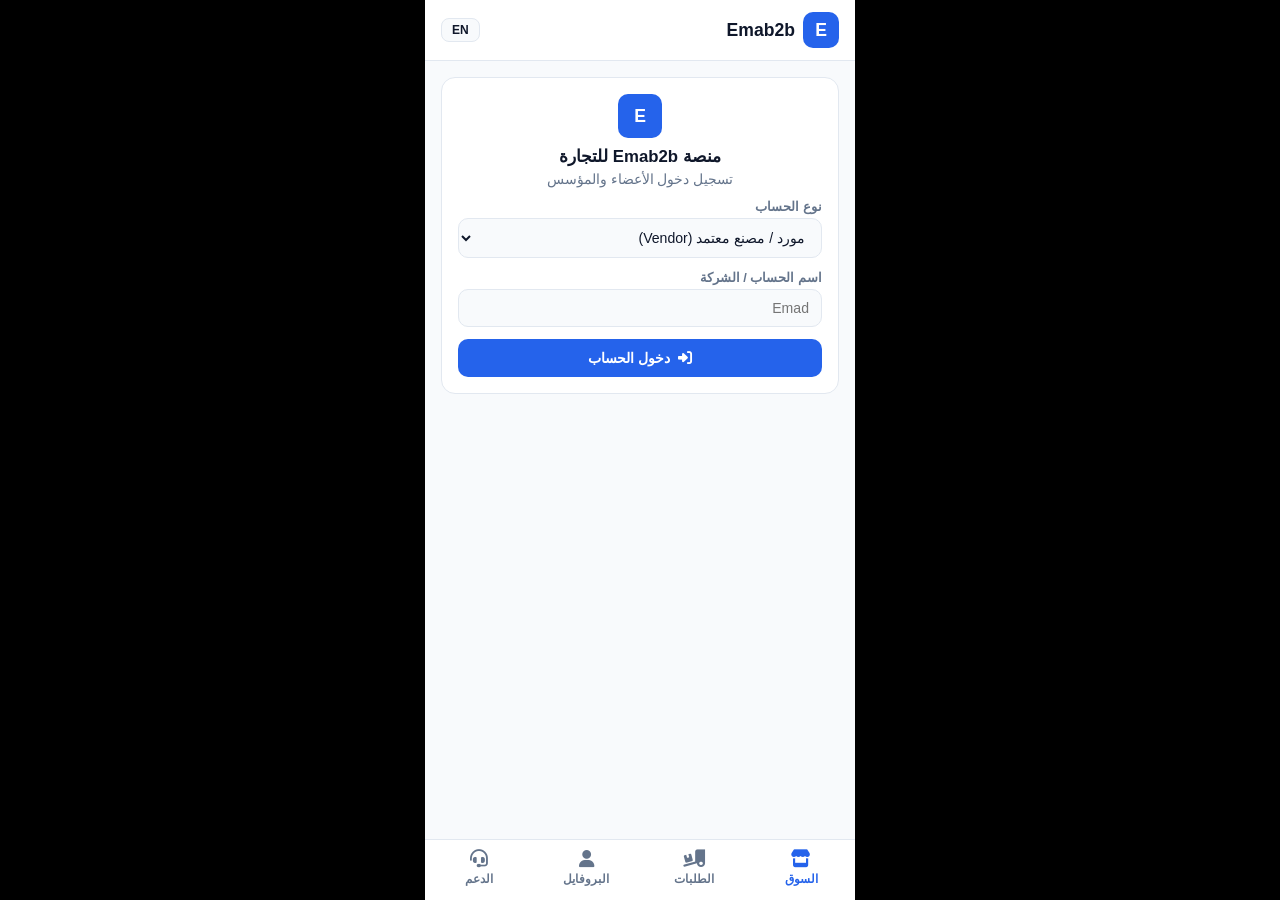
==== index.html @ 1a8f1da0 "Add files via upload" ====
<!DOCTYPE html>
<html lang="ar" dir="rtl">
<head>
    <meta charset="UTF-8">
    <meta name="viewport" content="width=device-width, initial-scale=1.0">
    <title>Emab2b Platform - Advanced B2B Ecosystem</title>
    <!-- FontAwesome Icons -->
    <link rel="stylesheet" href="https://cdnjs.cloudflare.com/ajax/libs/font-awesome/6.4.0/css/all.min.css">
    
    <style>
        :root {
            --primary: #0f172a;
            --brand: #2563eb;
            --brand-hover: #1d4ed8;
            --bg: #f8fafc;
            --surface: #ffffff;
            --text-main: #0f172a;
            --text-sub: #64748b;
            --border: #e2e8f0;
            --radius: 14px;
        }

        body.theme-dark {
            --bg: #0f172a;
            --surface: #1e293b;
            --text-main: #f8fafc;
            --text-sub: #94a3b8;
            --border: #334155;
        }

        body.theme-emerald { --brand: #059669; --brand-hover: #047857; }
        body.theme-amber { --brand: #d97706; --brand-hover: #b45309; }

        * {
            box-sizing: border-box;
            margin: 0;
            padding: 0;
            font-family: -apple-system, BlinkMacSystemFont, "Segoe UI", Roboto, sans-serif;
            -webkit-tap-highlight-color: transparent;
            transition: background-color 0.2s, color 0.2s;
        }

        body {
            background: #000;
            display: flex;
            justify-content: center;
            align-items: center;
            min-height: 100vh;
        }

        .app-shell {
            width: 100%;
            max-width: 430px;
            height: 100vh;
            max-height: 932px;
            background: var(--bg);
            color: var(--text-main);
            display: flex;
            flex-direction: column;
            position: relative;
            overflow: hidden;
            box-shadow: 0 25px 50px -12px rgba(0, 0, 0, 0.5);
        }

        header {
            background: var(--surface);
            padding: 12px 16px;
            display: flex;
            align-items: center;
            justify-content: space-between;
            border-bottom: 1px solid var(--border);
            position: sticky;
            top: 0;
            z-index: 50;
        }

        .logo-area { display: flex; align-items: center; gap: 8px; }

        .logo-box {
            width: 36px;
            height: 36px;
            background: var(--brand);
            color: white;
            border-radius: 10px;
            display: flex;
            align-items: center;
            justify-content: center;
            font-weight: 800;
            font-size: 1.1rem;
        }

        .brand-name { font-size: 1.1rem; font-weight: 700; color: var(--text-main); }

        .header-actions { display: flex; gap: 8px; align-items: center; }

        .lang-btn {
            background: var(--bg);
            border: 1px solid var(--border);
            color: var(--text-main);
            padding: 4px 10px;
            border-radius: 8px;
            font-size: 0.75rem;
            font-weight: bold;
            cursor: pointer;
        }

        main { flex: 1; overflow-y: auto; position: relative; }

        .page { display: none; padding: 16px; animation: fadeIn 0.2s ease-in-out; }
        .page.active { display: block; }

        @keyframes fadeIn {
            from { opacity: 0; transform: translateY(4px); }
            to { opacity: 1; transform: translateY(0); }
        }

        .card {
            background: var(--surface);
            border-radius: var(--radius);
            padding: 16px;
            margin-bottom: 12px;
            border: 1px solid var(--border);
        }

        .section-title { font-size: 1.05rem; font-weight: 700; margin-bottom: 4px; color: var(--text-main); }
        .section-desc { font-size: 0.85rem; color: var(--text-sub); margin-bottom: 12px; }

        .btn {
            width: 100%;
            padding: 11px 16px;
            border-radius: 10px;
            border: none;
            background: var(--brand);
            color: white;
            font-weight: 600;
            font-size: 0.9rem;
            cursor: pointer;
            display: flex;
            align-items: center;
            justify-content: center;
            gap: 8px;
        }

        .btn:active { opacity: 0.85; }
        .btn-outline { background: transparent; border: 1.5px solid var(--border); color: var(--text-main); }
        .btn-danger { background: #dc2626; color: white; }
        .btn-warning { background: #d97706; color: white; }
        .btn-success { background: #16a34a; color: white; }
        .btn-sm { padding: 6px 12px; font-size: 0.8rem; width: auto; }

        .input-group { margin-bottom: 12px; text-align: right; }
        html[dir="ltr"] .input-group { text-align: left; }

        .input-group label { display: block; font-size: 0.8rem; font-weight: 600; color: var(--text-sub); margin-bottom: 4px; }

        .input-field, select.input-field, textarea.input-field {
            width: 100%;
            padding: 10px 12px;
            border: 1px solid var(--border);
            border-radius: 10px;
            outline: none;
            font-size: 0.88rem;
            background: var(--bg);
            color: var(--text-main);
        }

        .tabs {
            display: flex;
            background: var(--bg);
            border: 1px solid var(--border);
            border-radius: 10px;
            padding: 3px;
            margin-bottom: 12px;
            overflow-x: auto;
        }

        .tab-btn {
            flex: 1;
            padding: 8px 10px;
            border: none;
            background: transparent;
            font-size: 0.78rem;
            font-weight: 600;
            color: var(--text-sub);
            border-radius: 8px;
            cursor: pointer;
            white-space: nowrap;
        }

        .tab-btn.active {
            background: var(--surface);
            color: var(--brand);
            box-shadow: 0 2px 4px rgba(0,0,0,0.05);
        }

        /* رفع الصور والهيدر */
        .profile-header-card { padding: 0; overflow: hidden; position: relative; }

        .cover-photo-container {
            width: 100%;
            height: 120px;
            background: linear-gradient(135deg, var(--brand), #1e293b);
            background-size: cover;
            background-position: center;
            position: relative;
        }

        .avatar-container {
            width: 80px;
            height: 80px;
            border-radius: 50%;
            border: 4px solid var(--surface);
            position: absolute;
            bottom: -38px;
            right: 20px;
            background: #cbd5e1;
            background-size: cover;
            background-position: center;
            display: flex;
            align-items: center;
            justify-content: center;
            color: #475569;
            font-size: 1.8rem;
        }

        html[dir="ltr"] .avatar-container { right: auto; left: 20px; }

        /* أزرار رفع الصور */
        .upload-icon-btn {
            position: absolute;
            background: rgba(15, 23, 42, 0.75);
            color: white;
            border-radius: 50%;
            width: 30px;
            height: 30px;
            display: flex;
            align-items: center;
            justify-content: center;
            cursor: pointer;
            font-size: 0.8rem;
            border: 1px solid rgba(255, 255, 255, 0.3);
        }

        .upload-icon-btn:hover { background: var(--brand); }
        .cover-upload-btn { top: 10px; left: 10px; }
        html[dir="ltr"] .cover-upload-btn { left: auto; right: 10px; }
        .avatar-upload-btn { bottom: 0; right: 0; }

        .profile-body { padding: 45px 16px 16px 16px; }

        .stats-row { display: flex; gap: 8px; margin-top: 12px; }

        .stat-box {
            flex: 1;
            background: var(--bg);
            border: 1px solid var(--border);
            border-radius: 10px;
            padding: 8px;
            text-align: center;
        }

        .stat-val { font-size: 1.1rem; font-weight: 800; color: var(--brand); }
        .stat-lbl { font-size: 0.7rem; color: var(--text-sub); }

        /* المنشورات والوسائط */
        .post-card, .ticket-card, .order-card {
            background: var(--surface);
            border: 1px solid var(--border);
            border-radius: var(--radius);
            padding: 12px;
            margin-bottom: 10px;
        }

        .post-header, .ticket-header { display: flex; align-items: center; justify-content: space-between; margin-bottom: 8px; }
        .post-author { font-weight: 700; font-size: 0.88rem; }
        .post-date { font-size: 0.72rem; color: var(--text-sub); }

        .media-preview-box {
            margin-top: 8px;
            border-radius: 8px;
            overflow: hidden;
            max-height: 220px;
            background: #000;
            display: flex;
            align-items: center;
            justify-content: center;
        }

        .media-preview-box img, .media-preview-box video {
            width: 100%;
            max-height: 220px;
            object-fit: contain;
        }

        .upload-btn-wrapper {
            position: relative;
            overflow: hidden;
            display: inline-block;
        }

        .upload-btn-wrapper input[type=file] {
            font-size: 100px;
            position: absolute;
            left: 0;
            top: 0;
            opacity: 0;
            cursor: pointer;
        }

        /* الأقسام والشريط الأفقي */
        .categories-scroll {
            display: flex;
            gap: 8px;
            overflow-x: auto;
            padding-bottom: 8px;
            margin-bottom: 12px;
        }

        .cat-chip, .filter-chip {
            white-space: nowrap;
            padding: 6px 14px;
            background: var(--surface);
            border: 1px solid var(--border);
            border-radius: 20px;
            font-size: 0.78rem;
            font-weight: 600;
            color: var(--text-sub);
            cursor: pointer;
        }

        .cat-chip.active, .filter-chip.active { background: var(--brand); color: white; border-color: var(--brand); }

        /* شبكة المنتجات */
        .grid { display: grid; grid-template-columns: repeat(2, 1fr); gap: 12px; }

        .product-card {
            background: var(--surface);
            border-radius: var(--radius);
            padding: 10px;
            border: 1px solid var(--border);
            display: flex;
            flex-direction: column;
            justify-content: space-between;
        }

        .product-img {
            width: 100%;
            height: 100px;
            background: var(--bg);
            border-radius: 8px;
            display: flex;
            align-items: center;
            justify-content: center;
            color: var(--brand);
            font-size: 1.8rem;
            margin-bottom: 8px;
            overflow: hidden;
        }

        .product-img img, .product-img video {
            width: 100%;
            height: 100%;
            object-fit: cover;
        }

        .badge { padding: 4px 8px; border-radius: 6px; font-size: 0.72rem; font-weight: 700; }
        .badge-open { background: #dbeafe; color: #1e40af; }
        .badge-closed { background: #dcfce7; color: #166534; }

        /* Modal النافذة المنبثقة */
        .modal {
            display: none;
            position: absolute;
            top: 0; left: 0; width: 100%; height: 100%;
            background: rgba(0,0,0,0.6);
            z-index: 200;
            align-items: center;
            justify-content: center;
            padding: 16px;
        }

        .modal.active { display: flex; }

        .modal-content {
            background: var(--surface);
            border-radius: var(--radius);
            padding: 16px;
            width: 100%;
            max-width: 360px;
        }

        /* Toast الإشعارات */
        #toast {
            visibility: hidden;
            min-width: 220px;
            background-color: var(--primary);
            color: #fff;
            text-align: center;
            border-radius: 10px;
            padding: 10px 14px;
            position: absolute;
            z-index: 100;
            bottom: 70px;
            left: 50%;
            transform: translateX(-50%);
            font-size: 0.82rem;
            box-shadow: 0 4px 12px rgba(0,0,0,0.15);
        }

        #toast.show {
            visibility: visible;
            animation: fadein 0.3s, fadeout 0.3s 2.7s;
        }

        @keyframes fadein { from { bottom: 50px; opacity: 0; } to { bottom: 70px; opacity: 1; } }
        @keyframes fadeout { from { bottom: 70px; opacity: 1; } to { bottom: 50px; opacity: 0; } }

        nav {
            background: var(--surface);
            border-top: 1px solid var(--border);
            display: flex;
            justify-content: space-around;
            padding: 10px 0 14px 0;
            position: sticky;
            bottom: 0;
            z-index: 50;
        }

        .nav-item {
            background: none;
            border: none;
            display: flex;
            flex-direction: column;
            align-items: center;
            gap: 4px;
            color: var(--text-sub);
            font-size: 0.72rem;
            font-weight: 600;
            cursor: pointer;
            width: 25%;
        }

        .nav-item i { font-size: 1.1rem; }
        .nav-item.active { color: var(--brand); }
    </style>
</head>
<body>

    <div class="app-shell">
        <header>
            <div class="logo-area">
                <div class="logo-box">E</div>
                <span class="brand-name">Emab2b</span>
            </div>
            <div class="header-actions">
                <button class="lang-btn" onclick="toggleLanguage()" id="langToggleBtn">EN</button>
            </div>
        </header>

        <main>
            <!-- 1. تسجيل الدخول -->
            <section id="authPage" class="page active">
                <div class="card" style="text-align: center;">
                    <div class="logo-box" style="margin: 0 auto 8px auto; width: 44px; height: 44px;">E</div>
                    <h2 class="section-title" id="txtAuthTitle">منصة Emab2b للتجارة</h2>
                    <p class="section-desc" id="txtAuthSub">تسجيل دخول الأعضاء والمؤسس</p>

                    <div class="input-group">
                        <label id="lblRole">نوع الحساب</label>
                        <select id="authRole" class="input-field">
                            <option value="vendor">مورد / مصنع معتمد (Vendor)</option>
                            <option value="buyer">مشتري / شركة مستوردة (Buyer)</option>
                            <option value="founder">المؤسس / مدير المنصة (Founder)</option>
                        </select>
                    </div>

                    <div class="input-group">
                        <label id="lblName">اسم الحساب / الشركة</label>
                        <input type="text" id="usernameInput" class="input-field" placeholder="Emad">
                    </div>

                    <button class="btn" onclick="handleLogin()">
                        <i class="fa-solid fa-right-to-bracket"></i> <span id="btnLogin">دخول الحساب</span>
                    </button>
                </div>
            </section>

            <!-- 2. السوق العام -->
            <section id="homePage" class="page">
                <div style="margin-bottom:8px;">
                    <h2 class="section-title" id="txtMarketTitle">سوق الجملة والتصدير</h2>
                    <p class="section-desc" id="txtMarketSub">استعراض العروض والشحنات المتاحة B2B</p>
                </div>

                <div class="input-group">
                    <input type="text" id="searchInput" class="input-field" placeholder="بحث عن شحنة أو منتج..." oninput="filterProducts()">
                </div>

                <div class="categories-scroll" id="horizontalCatScroll"></div>
                <div class="grid" id="productsGrid"></div>
            </section>

            <!-- 3. البروفايل الشامل للبائع والتحكم المتقدم -->
            <section id="profilePage" class="page">
                <div class="card profile-header-card">
                    <!-- الغلاف مع زر الرفع -->
                    <div class="cover-photo-container" id="coverPhotoBox">
                        <label for="coverFileInput" class="upload-icon-btn cover-upload-btn" title="تغيير صورة الغلاف">
                            <i class="fa-solid fa-camera"></i>
                        </label>
                        <input type="file" id="coverFileInput" accept="image/*" style="display: none;" onchange="previewProfileMedia(this, 'coverPhotoBox', true)">

                        <!-- الصورة الشخصية مع زر الرفع -->
                        <div class="avatar-container" id="avatarPhotoBox">
                            <i class="fa-solid fa-building" id="avatarDefaultIcon"></i>
                            <label for="avatarFileInput" class="upload-icon-btn avatar-upload-btn" title="تغيير الصورة الشخصية">
                                <i class="fa-solid fa-camera"></i>
                            </label>
                            <input type="file" id="avatarFileInput" accept="image/*" style="display: none;" onchange="previewProfileMedia(this, 'avatarPhotoBox', false)">
                        </div>
                    </div>

                    <div class="profile-body">
                        <h2 id="profileName" class="section-title" style="margin:0; font-size:1.1rem;">Emad</h2>
                        <p id="profileRole" class="section-desc" style="margin-top:2px;">مورد / مصنع معتمد <i class="fa-solid fa-circle-check" style="color:var(--brand);"></i></p>

                        <div class="stats-row">
                            <div class="stat-box">
                                <div class="stat-val" id="statProductsCount">0</div>
                                <div class="stat-lbl" id="lblStatProds">معروضاتي</div>
                            </div>
                            <div class="stat-box">
                                <div class="stat-val" id="statPostsCount">0</div>
                                <div class="stat-lbl" id="lblStatPosts">التحديثات</div>
                            </div>
                        </div>
                    </div>
                </div>

                <!-- تبويبات البروفايل مقسمة -->
                <div class="tabs">
                    <button class="tab-btn active" id="tabBtnPosts" onclick="switchProfileTab('posts', this)">الصفحة والنشر</button>
                    <button class="tab-btn" id="tabBtnProducts" onclick="switchProfileTab('products', this)">إدارة معروضي</button>
                    <button class="tab-btn" id="tabBtnCategories" onclick="switchProfileTab('categories', this)">الأقسام التجارية</button>
                    <button class="tab-btn" id="tabBtnSettings" onclick="switchProfileTab('settings', this)">الإعدادات</button>
                </div>

                <!-- قسم 1: منشورات البائع المتقدمة مع صور وفيديو وتحكم كامل -->
                <div id="profileTabPosts">
                    <div class="card">
                        <h3 class="section-title" style="font-size:0.9rem;"><i class="fa-solid fa-pen-to-square"></i> منشور جديد</h3>
                        <div class="input-group" style="margin-top:8px;">
                            <textarea id="postTextInput" class="input-field" rows="2" placeholder="اكتب تحديثاً تجارياً..."></textarea>
                        </div>
                        
                        <!-- رفع صورة أو فيديو للمنشور -->
                        <div style="display:flex; gap:8px; margin-bottom:10px; align-items:center;">
                            <div class="upload-btn-wrapper">
                                <button class="btn btn-outline btn-sm"><i class="fa-solid fa-image"></i> إرفاق صورة/فيديو</button>
                                <input type="file" id="postMediaInput" accept="image/*,video/*" onchange="previewPostMedia(event)">
                            </div>
                            <span id="postMediaName" style="font-size:0.72rem; color:var(--text-sub);"></span>
                        </div>
                        <div id="postMediaPreview" style="display:none;" class="media-preview-box"></div>

                        <button class="btn btn-sm" style="margin-top:8px;" onclick="createNewPost()"><i class="fa-solid fa-paper-plane"></i> نشر التحديث</button>
                    </div>

                    <h3 class="section-title" style="font-size:0.9rem; margin:10px 0 6px 0;">تحديثات البروفايل</h3>
                    <div id="profilePostsContainer"></div>
                </div>

                <!-- قسم 2: إدارة معرض المنتجات (إضافة وإرفاق وسائط وتعديل وحذف) -->
                <div id="profileTabProducts" style="display:none;">
                    <div class="card">
                        <h3 class="section-title" style="font-size:0.9rem;"><i class="fa-solid fa-plus-circle"></i> إضافة شحنة/منتج جديد</h3>
                        <div class="input-group">
                            <label>عنوان الشحنة أو المنتج</label>
                            <input type="text" id="pTitle" class="input-field" placeholder="فحم مضغوط عالي الجودة">
                        </div>
                        <div class="input-group">
                            <label>السعر والوحدة</label>
                            <input type="text" id="pPrice" class="input-field" placeholder="180$ / طن">
                        </div>
                        <div class="input-group">
                            <label>القطاع التجاري</label>
                            <select id="pCat" class="input-field"></select>
                        </div>

                        <!-- رفع media للمنتج -->
                        <div class="input-group">
                            <label>صورة أو فيديو للمنتج</label>
                            <div class="upload-btn-wrapper">
                                <button class="btn btn-outline btn-sm"><i class="fa-solid fa-camera"></i> اختيار ملف المعاينة</button>
                                <input type="file" id="productMediaInput" accept="image/*,video/*" onchange="previewProductMedia(event)">
                            </div>
                            <span id="productMediaName" style="font-size:0.72rem; color:var(--text-sub); display:block; margin-top:4px;"></span>
                        </div>

                        <button class="btn" onclick="addNewProduct()"><i class="fa-solid fa-check"></i> إضافة لمعرض البيع</button>
                    </div>

                    <h3 class="section-title" style="font-size:0.9rem; margin: 10px 0 6px 0;">منتجاتك المتاحة في المعرض</h3>
                    <div class="grid" id="sellerProductsGrid"></div>
                </div>

                <!-- قسم 3: إدارة الأقسام الخاصة بالبائع -->
                <div id="profileTabCategories" style="display:none;">
                    <div class="card">
                        <h3 class="section-title" style="font-size:0.9rem;"><i class="fa-solid fa-layer-group"></i> الأقسام التجارية المتاحة</h3>
                        <p class="section-desc">يمكنك تنظيم وتصنيف كافة معروضاتك وفق قطاعات المنصة.</p>
                        <div id="vendorCategoriesList" style="display:flex; flex-direction:column; gap:6px;"></div>
                    </div>
                </div>

                <!-- قسم 4: الإعدادات والمظهر -->
                <div id="profileTabSettings" style="display:none;">
                    <div class="card">
                        <h3 class="section-title" style="font-size:0.9rem;">المظهر والنمط</h3>
                        <div style="display:flex; gap:10px; margin-top:10px;">
                            <div style="width:30px; height:30px; border-radius:50%; background:#2563eb; cursor:pointer;" onclick="setThemeColor('blue')"></div>
                            <div style="width:30px; height:30px; border-radius:50%; background:#059669; cursor:pointer;" onclick="setThemeColor('emerald')"></div>
                            <div style="width:30px; height:30px; border-radius:50%; background:#d97706; cursor:pointer;" onclick="setThemeColor('amber')"></div>
                        </div>
                        <button class="btn btn-outline" style="margin-top:12px;" onclick="toggleDarkMode()">
                            <i class="fa-solid fa-moon"></i> الوضع الداكن / الفاتح
                        </button>
                    </div>

                    <button class="btn btn-danger" onclick="logout()"><i class="fa-solid fa-right-from-bracket"></i> تسجيل الخروج</button>
                </div>
            </section>

            <!-- 4. الطلبات وتتبع الشحنات -->
            <section id="ordersPage" class="page">
                <div style="margin-bottom:12px;">
                    <h2 class="section-title"><i class="fa-solid fa-truck-fast" style="color:var(--brand);"></i> إدارة الطلبات والشحنات</h2>
                    <p class="section-desc">متابعة السلة، خيارات الدفع، وتتبع الشحنات</p>
                </div>

                <div class="tabs">
                    <button class="tab-btn active" onclick="switchOrderTab('cart', this)">السلة للشراء</button>
                    <button class="tab-btn" onclick="switchOrderTab('tracking', this)">تتبع الشحنات Active</button>
                </div>

                <div id="orderCartTab">
                    <div id="cartItemsList"></div>

                    <div class="card" id="cartSummaryCard" style="display:none;">
                        <div class="input-group">
                            <label><i class="fa-solid fa-credit-card"></i> طريقة الدفع المختارة</label>
                            <select id="paymentMethod" class="input-field">
                                <option value="bank">تحويل بنكي مباشر (Bank Transfer)</option>
                                <option value="card">بطاقة ائتمان / فيزا (Credit Card)</option>
                                <option value="letter">اعتماد مستندي (Letter of Credit - LC)</option>
                                <option value="cod">دفع عند التعاقد/الاستلام (COD)</option>
                            </select>
                        </div>
                        <button class="btn btn-success" onclick="checkoutOrders()"><i class="fa-solid fa-paper-plane"></i> تأكيد ودفع الشحنات</button>
                    </div>
                </div>

                <div id="orderTrackingTab" style="display:none;">
                    <div id="activeShipmentsList"></div>
                </div>
            </section>

            <!-- 5. الدعم الفني ولوحة تحكم المؤسس الشاملة -->
            <section id="supportPage" class="page">
                <div style="margin-bottom:12px;">
                    <h2 class="section-title"><i class="fa-solid fa-headset" style="color:var(--brand);"></i> مركز الدعم والتحكم</h2>
                    <p class="section-desc">التواصل المباشر ولوحة إدارة المؤسس</p>
                </div>

                <div class="tabs">
                    <button class="tab-btn active" onclick="switchSupportTab('user', this)">التذاكر والطلبات</button>
                    <button class="tab-btn" id="founderTabBtn" style="display:none; background:#fef3c7; color:#92400e;" onclick="switchSupportTab('founder', this)">
                        <i class="fa-solid fa-shield-halved"></i> لوحة المؤسس (Founder)
                    </button>
                </div>

                <div id="supportUserTab">
                    <div class="card">
                        <h3 class="section-title" style="font-size:0.9rem;">إرسال طلب جديد للمؤسس</h3>
                        <div class="input-group">
                            <label>موضوع الرسالة</label>
                            <input type="text" id="ticketSubject" class="input-field" placeholder="استفسار حول التوثيق">
                        </div>
                        <div class="input-group">
                            <label>التفاصيل</label>
                            <textarea id="ticketMessage" class="input-field" rows="3" placeholder="اكتب الاستفسار هنا..."></textarea>
                        </div>
                        <button class="btn" onclick="submitSupportTicket()"><i class="fa-solid fa-paper-plane"></i> إرسال للدعم</button>
                    </div>

                    <h3 class="section-title" style="font-size:0.9rem; margin:10px 0 6px 0;">تذاكريك الحالية</h3>
                    <div id="userTicketsList"></div>
                </div>

                <!-- لوحة تحكم المؤسس الشاملة -->
                <div id="supportFounderTab" style="display:none;">
                    <!-- 1. لوحة تحكم المؤسس للأقسام والصفحات -->
                    <div class="card" style="border: 2px dashed var(--brand); background: rgba(37, 99, 235, 0.04);">
                        <h3 class="section-title" style="font-size:0.95rem; color:var(--brand);"><i class="fa-solid fa-sliders"></i> التحكم في هيكل المنصة</h3>
                        
                        <!-- إضافة قسم جديد -->
                        <div class="input-group" style="margin-top:10px;">
                            <label>إضافة قسم تجاري جديد للمنصة:</label>
                            <div style="display:flex; gap:6px;">
                                <input type="text" id="founderNewCatInput" class="input-field" placeholder="مثال: قطع غيار ومعدات">
                                <button class="btn btn-sm" style="width:auto; white-space:nowrap;" onclick="founderAddCategory()">إضافة</button>
                            </div>
                        </div>

                        <!-- إضافة صفحة جديدة -->
                        <div class="input-group">
                            <label>إنشاء صفحة جديدة بالمنصة:</label>
                            <div style="display:flex; gap:6px;">
                                <input type="text" id="founderNewPageInput" class="input-field" placeholder="عنوان الصفحة...">
                                <button class="btn btn-sm btn-warning" style="width:auto; white-space:nowrap;" onclick="founderAddPage()">إنشاء</button>
                            </div>
                        </div>

                        <div style="margin-top:8px;">
                            <label style="font-size:0.75rem; font-weight:bold; color:var(--text-sub);">الصفحات الديناميكية المفتوحة:</label>
                            <div id="founderDynamicPagesList" style="display:flex; gap:4px; flex-wrap:wrap; margin-top:4px;"></div>
                        </div>
                    </div>

                    <!-- 2. كرت النسخ الاحتياطي لقاعدة البيانات -->
                    <div class="card" style="border: 1px solid var(--brand);">
                        <h3 class="section-title" style="font-size:0.9rem; color:var(--brand);"><i class="fa-solid fa-database"></i> النسخ الاحتياطي لقاعدة البيانات</h3>
                        <p class="section-desc">تصدير كافة بيانات المنصة (المنتجات، التحديثات، الشحنات) كملف JSON.</p>
                        <button class="btn btn-success" onclick="exportDatabaseBackup()">
                            <i class="fa-solid fa-download"></i> تنزيل نسخة احتياطية (JSON)
                        </button>
                    </div>

                    <!-- 3. تذاكر وطلبات الأعضاء -->
                    <div class="card">
                        <h3 class="section-title" style="font-size:0.9rem;"><i class="fa-solid fa-user-shield"></i> تذاكر الدعم والطلبات</h3>
                        <div style="display:flex; gap:6px; margin-top:8px;" id="founderFilters">
                            <span class="filter-chip active" onclick="filterFounderTickets('all', this)">الكل</span>
                            <span class="filter-chip" onclick="filterFounderTickets('open', this)">جديدة</span>
                            <span class="filter-chip" onclick="filterFounderTickets('closed', this)">مغلقة</span>
                        </div>
                    </div>

                    <div id="allFounderTicketsList"></div>
                </div>
            </section>
        </main>

        <!-- Modal تعديل منشور -->
        <div class="modal" id="editPostModal">
            <div class="modal-content">
                <h3 class="section-title" style="font-size:0.95rem; margin-bottom:10px;">تعديل المنشور</h3>
                <input type="hidden" id="editPostId">
                <div class="input-group">
                    <label>نص المنشور</label>
                    <textarea id="editPostText" class="input-field" rows="3"></textarea>
                </div>
                <div style="display:flex; gap:8px;">
                    <button class="btn" onclick="savePostEdit()">حفظ التعديل</button>
                    <button class="btn btn-outline" onclick="closeEditPostModal()">إلغاء</button>
                </div>
            </div>
        </div>

        <!-- Modal تعديل منتج -->
        <div class="modal" id="editProductModal">
            <div class="modal-content">
                <h3 class="section-title" style="font-size:0.95rem; margin-bottom:10px;">تعديل تفاصيل المنتج</h3>
                <input type="hidden" id="editPId">
                <div class="input-group">
                    <label>عنوان المنتج</label>
                    <input type="text" id="editPTitle" class="input-field">
                </div>
                <div class="input-group">
                    <label>السعر</label>
                    <input type="text" id="editPPrice" class="input-field">
                </div>
                <div class="input-group">
                    <label>القطاع</label>
                    <select id="editPCat" class="input-field"></select>
                </div>
                <div style="display:flex; gap:8px;">
                    <button class="btn" onclick="saveProductEdit()">حفظ</button>
                    <button class="btn btn-outline" onclick="closeEditModal()">إلغاء</button>
                </div>
            </div>
        </div>

        <div id="toast">تم الإجراء بنجاح!</div>

        <nav id="bottomNav">
            <button class="nav-item active" id="navHome" onclick="navigateTo('homePage')">
                <i class="fa-solid fa-store"></i>
                <span id="navTxtHome">السوق</span>
            </button>
            <button class="nav-item" id="navOrders" onclick="navigateTo('ordersPage')">
                <i class="fa-solid fa-truck-ramp-box"></i>
                <span id="navTxtOrders">الطلبات</span>
            </button>
            <button class="nav-item" id="navProfile" onclick="navigateTo('profilePage')">
                <i class="fa-solid fa-user"></i>
                <span id="navTxtProfile">البروفايل</span>
            </button>
            <button class="nav-item" id="navSupport" onclick="navigateTo('supportPage')">
                <i class="fa-solid fa-headset"></i>
                <span id="navTxtSupport">الدعم</span>
            </button>
        </nav>
    </div>

    <script>
        let currentLang = 'ar';
        let activeFilter = 'all';
        let currentCatFilter = 'الكل';

        let availableCategories = JSON.parse(localStorage.getItem('b2b_categories')) || ['أخشاب وفحم', 'ملابس وأنسجة', 'منتجات زراعية', 'معدات وقطع غيار', 'قطع ديكور وأثاث'];
        let customPages = JSON.parse(localStorage.getItem('b2b_custom_pages')) || ['الرئيسية', 'الشروط والأحكام'];

        let currentUser = {
            name: 'Emad',
            role: 'vendor'
        };

        let tempPostMedia = null;
        let tempProductMedia = null;

        let postsList = [
            { id: 1, author: 'Emad', date: 'منذ ساعتين', text: 'تم بدء تلقي طلبات شحنات الفحم والتصدير للموسم الجديد.', media: null }
        ];

        let productsData = [
            { id: 1, title: 'طرد خامات نسيج قطن', cat: 'ملابس وأنسجة', price: '450$ / طن', icon: 'fa-shirt', owner: 'شركة النسيج', media: null },
            { id: 2, title: 'فحم مضغوط للتصدير', cat: 'أخشاب وفحم', price: '180$ / طن', icon: 'fa-tree', owner: 'Emad', media: null },
            { id: 3, title: 'شحنة برتقال صيفي', cat: 'منتجات زراعية', price: '300$ / طن', icon: 'fa-apple-whole', owner: 'Emad', media: null }
        ];

        let cartData = [];

        let shipmentsData = [
            { 
                id: 'TRK-9082', 
                buyer: 'شركة الخليج للاستيراد', 
                seller: 'Emad', 
                item: 'فحم مضغوط للتصدير', 
                price: '180$ / طن', 
                payment: 'تحويل بنكي مباشر',
                statusStep: 2
            }
        ];

        let ticketsData = [
            { id: 101, sender: 'شركة الخشب العربية', subject: 'طلب توثيق حساب بائع', message: 'نريد توثيق السجل التجاري.', status: 'open', reply: '' }
        ];

        window.onload = function() {
            loadSavedUser();
            populateCategoryDropdowns();
            renderCategories();
            renderProducts();
            renderPosts();
            renderSellerProducts();
            renderVendorCategoriesList();
            renderCart();
            renderShipments();
            renderUserTickets();
            renderFounderTickets();
            renderFounderPagesList();
        };

        function showToast(msg) {
            const t = document.getElementById("toast");
            t.innerText = msg;
            t.className = "show";
            setTimeout(function(){ t.className = t.className.replace("show", ""); }, 3000);
        }

        function loadSavedUser() {
            const saved = localStorage.getItem('emab2b_active_user');
            if (saved) currentUser = JSON.parse(saved);
            updateUserUI();
        }

        function updateUserUI() {
            document.getElementById('profileName').innerText = currentUser.name;
            document.getElementById('profileRole').innerText = currentUser.role === 'founder' ? 'المؤسس / مدير النظام' : (currentUser.role === 'vendor' ? 'مورد / مصنع معتمد' : 'مشتري / شركة مستوردة');
            document.getElementById('founderTabBtn').style.display = currentUser.role === 'founder' ? 'inline-block' : 'none';
            updateStats();
        }

        function updateStats() {
            const myProds = productsData.filter(p => p.owner === currentUser.name);
            const myPosts = postsList.filter(p => p.author === currentUser.name);
            document.getElementById('statProductsCount').innerText = myProds.length;
            document.getElementById('statPostsCount').innerText = myPosts.length;
        }

        /* معاينة رفع صور الغلاف والبروفايل المباشرة */
        function previewProfileMedia(input, targetId, isCover) {
            if (input.files && input.files[0]) {
                const reader = new FileReader();
                reader.onload = function(e) {
                    const target = document.getElementById(targetId);
                    target.style.backgroundImage = `url('${e.target.result}')`;
                    if (!isCover) {
                        const icon = document.getElementById('avatarDefaultIcon');
                        if (icon) icon.style.display = 'none';
                    }
                    showToast(isCover ? 'تم تغيير صورة الغلاف' : 'تم تغيير الصورة الشخصية');
                };
                reader.readAsDataURL(input.files[0]);
            }
        }

        function populateCategoryDropdowns() {
            const pCatSelect = document.getElementById('pCat');
            const editPCatSelect = document.getElementById('editPCat');
            pCatSelect.innerHTML = '';
            editPCatSelect.innerHTML = '';

            availableCategories.forEach(c => {
                pCatSelect.innerHTML += `<option value="${c}">${c}</option>`;
                editPCatSelect.innerHTML += `<option value="${c}">${c}</option>`;
            });
        }

        function handleLogin() {
            let name = document.getElementById('usernameInput').value.trim() || 'Emad';
            let role = document.getElementById('authRole').value;

            currentUser = { name: name, role: role };
            localStorage.setItem('emab2b_active_user', JSON.stringify(currentUser));
            updateUserUI();
            renderSellerProducts();
            renderPosts();
            renderShipments();
            navigateTo('homePage');
            showToast('تم تسجيل الدخول بنجاح');
        }

        function toggleLanguage() {
            currentLang = currentLang === 'ar' ? 'en' : 'ar';
            document.documentElement.dir = currentLang === 'ar' ? 'rtl' : 'ltr';
            document.documentElement.lang = currentLang;
            document.getElementById('langToggleBtn').innerText = currentLang === 'ar' ? 'EN' : 'عربي';

            if (currentLang === 'en') {
                document.getElementById('txtMarketTitle').innerText = 'B2B Wholesale Market';
                document.getElementById('txtMarketSub').innerText = 'Explore export shipments & offers';
                document.getElementById('navTxtHome').innerText = 'Market';
                document.getElementById('navTxtOrders').innerText = 'Orders';
                document.getElementById('navTxtProfile').innerText = 'Profile';
                document.getElementById('navTxtSupport').innerText = 'Support';
                document.getElementById('tabBtnPosts').innerText = 'Posts';
                document.getElementById('tabBtnProducts').innerText = 'Manage Store';
                document.getElementById('tabBtnCategories').innerText = 'Categories';
                document.getElementById('tabBtnSettings').innerText = 'Settings';
                document.getElementById('lblStatProds').innerText = 'Products';
                document.getElementById('lblStatPosts').innerText = 'Updates';
            } else {
                document.getElementById('txtMarketTitle').innerText = 'سوق الجملة والتصدير';
                document.getElementById('txtMarketSub').innerText = 'استعراض العروض والشحنات المتاحة B2B';
                document.getElementById('navTxtHome').innerText = 'السوق';
                document.getElementById('navTxtOrders').innerText = 'الطلبات';
                document.getElementById('navTxtProfile').innerText = 'البروفايل';
                document.getElementById('navTxtSupport').innerText = 'الدعم';
                document.getElementById('tabBtnPosts').innerText = 'الصفحة والنشر';
                document.getElementById('tabBtnProducts').innerText = 'إدارة معروضي';
                document.getElementById('tabBtnCategories').innerText = 'الأقسام التجارية';
                document.getElementById('tabBtnSettings').innerText = 'الإعدادات';
                document.getElementById('lblStatProds').innerText = 'معروضاتي';
                document.getElementById('lblStatPosts').innerText = 'التحديثات';
            }
        }

        function switchProfileTab(tab, btn) {
            document.querySelectorAll('#profilePage .tab-btn').forEach(b => b.classList.remove('active'));
            btn.classList.add('active');

            document.getElementById('profileTabPosts').style.display = tab === 'posts' ? 'block' : 'none';
            document.getElementById('profileTabProducts').style.display = tab === 'products' ? 'block' : 'none';
            document.getElementById('profileTabCategories').style.display = tab === 'categories' ? 'block' : 'none';
            document.getElementById('profileTabSettings').style.display = tab === 'settings' ? 'block' : 'none';
        }

        function switchOrderTab(tab, btn) {
            document.querySelectorAll('#ordersPage .tab-btn').forEach(b => b.classList.remove('active'));
            btn.classList.add('active');

            document.getElementById('orderCartTab').style.display = tab === 'cart' ? 'block' : 'none';
            document.getElementById('orderTrackingTab').style.display = tab === 'tracking' ? 'block' : 'none';
        }

        function switchSupportTab(tab, btn) {
            document.querySelectorAll('#supportPage .tab-btn').forEach(b => b.classList.remove('active'));
            btn.classList.add('active');

            document.getElementById('supportUserTab').style.display = tab === 'user' ? 'block' : 'none';
            document.getElementById('supportFounderTab').style.display = tab === 'founder' ? 'block' : 'none';
        }

        /* التحكم الإداري الخاص بالمؤسس: إضافة أقسام وصفحات */
        function founderAddCategory() {
            const input = document.getElementById('founderNewCatInput');
            const catName = input.value.trim();
            if (catName) {
                if (!availableCategories.includes(catName)) {
                    availableCategories.push(catName);
                    localStorage.setItem('b2b_categories', JSON.stringify(availableCategories));
                    populateCategoryDropdowns();
                    renderCategories();
                    renderVendorCategoriesList();
                    input.value = '';
                    showToast('تمت إضافة القسم الجديد بنجاح');
                } else {
                    showToast('القسم موجود بالفعل');
                }
            }
        }

        function founderAddPage() {
            const input = document.getElementById('founderNewPageInput');
            const pageTitle = input.value.trim();
            if (pageTitle) {
                customPages.push(pageTitle);
                localStorage.setItem('b2b_custom_pages', JSON.stringify(customPages));
                input.value = '';
                renderFounderPagesList();
                showToast(`تم إنشاء صفحة "${pageTitle}" بنجاح`);
            }
        }

        function renderFounderPagesList() {
            const container = document.getElementById('founderDynamicPagesList');
            if (!container) return;
            container.innerHTML = customPages.map(p => `
                <span style="background:var(--surface); border:1px solid var(--border); padding:3px 8px; border-radius:6px; font-size:0.7rem;">
                    📄 ${p}
                </span>
            `).join('');
        }

        /* معاينة وإرفاق وسائط المنشور */
        function previewPostMedia(e) {
            const file = e.target.files[0];
            if (!file) return;

            const reader = new FileReader();
            reader.onload = function(evt) {
                const isVideo = file.type.startsWith('video/');
                tempPostMedia = { url: evt.target.result, type: isVideo ? 'video' : 'image' };
                
                document.getElementById('postMediaName').innerText = file.name;
                const prev = document.getElementById('postMediaPreview');
                prev.style.display = 'flex';
                prev.innerHTML = isVideo ? `<video src="${evt.target.result}" controls></video>` : `<img src="${evt.target.result}" />`;
            };
            reader.readAsDataURL(file);
        }

        function createNewPost() {
            const text = document.getElementById('postTextInput').value.trim();
            if (!text && !tempPostMedia) return;

            postsList.unshift({
                id: Date.now(),
                author: currentUser.name,
                date: 'الآن',
                text: text,
                media: tempPostMedia
            });

            tempPostMedia = null;
            document.getElementById('postTextInput').value = '';
            document.getElementById('postMediaInput').value = '';
            document.getElementById('postMediaName').innerText = '';
            document.getElementById('postMediaPreview').style.display = 'none';

            renderPosts();
            updateStats();
            showToast('تم نشر التحديث بنجاح');
        }

        function renderPosts() {
            const container = document.getElementById('profilePostsContainer');
            container.innerHTML = '';

            postsList.forEach(p => {
                let isOwner = p.author === currentUser.name || currentUser.role === 'founder';
                let mediaHtml = '';

                if (p.media) {
                    if (p.media.type === 'video') {
                        mediaHtml = `<div class="media-preview-box"><video src="${p.media.url}" controls></video></div>`;
                    } else {
                        mediaHtml = `<div class="media-preview-box"><img src="${p.media.url}" /></div>`;
                    }
                }

                container.innerHTML += `
                    <div class="post-card">
                        <div class="post-header">
                            <span class="post-author">${p.author}</span>
                            <span class="post-date">${p.date}</span>
                        </div>
                        <div style="font-size:0.85rem;">${p.text}</div>
                        ${mediaHtml}
                        ${isOwner ? `
                            <div style="display:flex; gap:6px; margin-top:8px; border-top:1px solid var(--border); padding-top:6px;">
                                <button class="btn btn-warning btn-sm" onclick="openEditPostModal(${p.id})"><i class="fa-solid fa-pen"></i> تعديل</button>
                                <button class="btn btn-danger btn-sm" onclick="deletePost(${p.id})"><i class="fa-solid fa-trash"></i> حذف</button>
                            </div>
                        ` : ''}
                    </div>
                `;
            });
        }

        function openEditPostModal(id) {
            const post = postsList.find(p => p.id === id);
            if (!post) return;
            document.getElementById('editPostId').value = post.id;
            document.getElementById('editPostText').value = post.text;
            document.getElementById('editPostModal').classList.add('active');
        }

        function closeEditPostModal() {
            document.getElementById('editPostModal').classList.remove('active');
        }

        function savePostEdit() {
            const id = parseInt(document.getElementById('editPostId').value);
            const post = postsList.find(p => p.id === id);
            if (post) {
                post.text = document.getElementById('editPostText').value.trim();
                renderPosts();
                closeEditPostModal();
                showToast('تم تعديل المنشور');
            }
        }

        function deletePost(id) {
            postsList = postsList.filter(p => p.id !== id);
            renderPosts();
            updateStats();
            showToast('تم حذف المنشور');
        }

        /* معاينة وإرفاق وسائط المنتجات */
        function previewProductMedia(e) {
            const file = e.target.files[0];
            if (!file) return;

            const reader = new FileReader();
            reader.onload = function(evt) {
                const isVideo = file.type.startsWith('video/');
                tempProductMedia = { url: evt.target.result, type: isVideo ? 'video' : 'image' };
                document.getElementById('productMediaName').innerText = file.name;
            };
            reader.readAsDataURL(file);
        }

        function addNewProduct() {
            const title = document.getElementById('pTitle').value.trim();
            const price = document.getElementById('pPrice').value.trim();
            const cat = document.getElementById('pCat').value;

            if (!title || !price) return;

            productsData.unshift({
                id: Date.now(),
                title: title,
                cat: cat,
                price: price,
                icon: getIconByCat(cat),
                owner: currentUser.name,
                media: tempProductMedia
            });

            tempProductMedia = null;
            document.getElementById('pTitle').value = '';
            document.getElementById('pPrice').value = '';
            document.getElementById('productMediaInput').value = '';
            document.getElementById('productMediaName').innerText = '';

            renderProducts();
            renderSellerProducts();
            updateStats();
            showToast('تم إضافة المنتج لمعرضك والسوق');
        }

        function getIconByCat(cat) {
            if (cat === 'أخشاب وفحم') return 'fa-tree';
            if (cat === 'ملابس وأنسجة') return 'fa-shirt';
            if (cat === 'منتجات زراعية') return 'fa-apple-whole';
            if (cat === 'معدات وقطع غيار') return 'fa-gears';
            return 'fa-box';
        }

        function renderSellerProducts() {
            const grid = document.getElementById('sellerProductsGrid');
            grid.innerHTML = '';
            const myProds = productsData.filter(p => p.owner === currentUser.name);

            if (myProds.length === 0) {
                grid.innerHTML = `<div style="grid-column:1/span 2; text-align:center; color:var(--text-sub); font-size:0.85rem; padding:12px;">لا توجد معروضات خاصة بك حالياً</div>`;
                return;
            }

            myProds.forEach(p => {
                let imgBoxHtml = `<i class="fa-solid ${p.icon}"></i>`;
                if (p.media) {
                    imgBoxHtml = p.media.type === 'video' ? `<video src="${p.media.url}"></video>` : `<img src="${p.media.url}" />`;
                }

                grid.innerHTML += `
                    <div class="product-card">
                        <div>
                            <div class="product-img">${imgBoxHtml}</div>
                            <div style="font-size:0.82rem; font-weight:700;">${p.title}</div>
                            <div style="color:var(--brand); font-weight:800; font-size:0.82rem; margin-top:2px;">${p.price}</div>
                            <div style="font-size:0.7rem; color:var(--text-sub);">${p.cat}</div>
                        </div>
                        <div style="display:flex; gap:4px; margin-top:8px;">
                            <button class="btn btn-warning btn-sm" style="flex:1;" onclick="openEditModal(${p.id})"><i class="fa-solid fa-pen"></i></button>
                            <button class="btn btn-danger btn-sm" style="flex:1;" onclick="deleteProduct(${p.id})"><i class="fa-solid fa-trash"></i></button>
                        </div>
                    </div>
                `;
            });
        }

        function renderVendorCategoriesList() {
            const container = document.getElementById('vendorCategoriesList');
            container.innerHTML = '';
            availableCategories.forEach(cat => {
                const count = productsData.filter(p => p.owner === currentUser.name && p.cat === cat).length;
                container.innerHTML += `
                    <div style="display:flex; justify-content:space-between; padding:8px 12px; background:var(--bg); border:1px solid var(--border); border-radius:8px; font-size:0.82rem;">
                        <span><i class="fa-solid ${getIconByCat(cat)}"></i> ${cat}</span>
                        <span style="font-weight:bold; color:var(--brand);">${count} منتجات</span>
                    </div>
                `;
            });
        }

        function openEditModal(id) {
            const prod = productsData.find(p => p.id === id);
            if (!prod) return;
            document.getElementById('editPId').value = prod.id;
            document.getElementById('editPTitle').value = prod.title;
            document.getElementById('editPPrice').value = prod.price;
            document.getElementById('editPCat').value = prod.cat;
            document.getElementById('editProductModal').classList.add('active');
        }

        function closeEditModal() {
            document.getElementById('editProductModal').classList.remove('active');
        }

        function saveProductEdit() {
            const id = parseInt(document.getElementById('editPId').value);
            const prod = productsData.find(p => p.id === id);
            if (prod) {
                prod.title = document.getElementById('editPTitle').value.trim();
                prod.price = document.getElementById('editPPrice').value.trim();
                prod.cat = document.getElementById('editPCat').value;
                prod.icon = getIconByCat(prod.cat);

                renderProducts();
                renderSellerProducts();
                renderVendorCategoriesList();
                closeEditModal();
                showToast('تم تعديل المنتج بنجاح');
            }
        }

        function deleteProduct(id) {
            productsData = productsData.filter(p => p.id !== id);
            renderProducts();
            renderSellerProducts();
            renderVendorCategoriesList();
            updateStats();
            showToast('تم حذف المنتج');
        }

        function renderCategories() {
            const scrollBox = document.getElementById('horizontalCatScroll');
            const cats = ['الكل', ...availableCategories];
            scrollBox.innerHTML = '';
            cats.forEach((c, idx) => {
                scrollBox.innerHTML += `<div class="cat-chip ${idx === 0 ? 'active' : ''}" onclick="filterCat('${c}', this)">${c}</div>`;
            });
        }

        function filterProducts() {
            renderProducts();
        }

        function renderProducts() {
            const grid = document.getElementById('productsGrid');
            grid.innerHTML = '';
            const query = document.getElementById('searchInput') ? document.getElementById('searchInput').value.toLowerCase().trim() : '';

            let filtered = currentCatFilter === 'الكل' ? productsData : productsData.filter(p => p.cat === currentCatFilter);

            if (query) {
                filtered = filtered.filter(p => p.title.toLowerCase().includes(query) || p.owner.toLowerCase().includes(query));
            }

            if (filtered.length === 0) {
                grid.innerHTML = `<div style="grid-column:1/span 2; text-align:center; color:var(--text-sub); padding:20px;">لا توجد منتجات مطابقة</div>`;
                return;
            }

            filtered.forEach(p => {
                let imgBoxHtml = `<i class="fa-solid ${p.icon}"></i>`;
                if (p.media) {
                    imgBoxHtml = p.media.type === 'video' ? `<video src="${p.media.url}"></video>` : `<img src="${p.media.url}" />`;
                }

                grid.innerHTML += `
                    <div class="product-card">
                        <div>
                            <div class="product-img">${imgBoxHtml}</div>
                            <div style="font-size:0.82rem; font-weight:700;">${p.title}</div>
                            <div style="color:var(--brand); font-weight:800; font-size:0.82rem;">${p.price}</div>
                            <div style="font-size:0.7rem; color:var(--text-sub); margin-top:2px;"><i class="fa-solid fa-store"></i> ${p.owner}</div>
                        </div>
                        <button class="btn btn-sm" style="margin-top:8px; width:100%;" onclick="addToCart(${p.id})">
                            <i class="fa-solid fa-cart-plus"></i> إضافة للطلبات
                        </button>
                    </div>
                `;
            });
        }

        function filterCat(catName, el) {
            currentCatFilter = catName;
            document.querySelectorAll('.cat-chip').forEach(c => c.classList.remove('active'));
            el.classList.add('active');
            renderProducts();
        }

        function addToCart(id) {
            const prod = productsData.find(p => p.id === id);
            if (!prod) return;

            if (!cartData.some(item => item.id === id)) {
                cartData.push(prod);
                renderCart();
                showToast('تمت إضافة المنتج لطلب الشراء');
            } else {
                showToast('المنتج موجود بالفعل في السلة');
            }
        }

        function renderCart() {
            const container = document.getElementById('cartItemsList');
            const summary = document.getElementById('cartSummaryCard');
            container.innerHTML = '';

            if (cartData.length === 0) {
                container.innerHTML = `<div class="card" style="text-align:center; color:var(--text-sub); font-size:0.85rem;">سلة الطلبات فارغة حالياً</div>`;
                summary.style.display = 'none';
                return;
            }

            cartData.forEach(item => {
                container.innerHTML += `
                    <div class="card" style="display:flex; justify-content:space-between; align-items:center;">
                        <div>
                            <strong>${item.title}</strong>
                            <div style="color:var(--brand); font-size:0.82rem; font-weight:bold;">${item.price}</div>
                            <div style="font-size:0.72rem; color:var(--text-sub);">البائع: ${item.owner}</div>
                        </div>
                        <button class="btn btn-danger btn-sm" onclick="removeFromCart(${item.id})"><i class="fa-solid fa-trash"></i></button>
                    </div>
                `;
            });

            summary.style.display = 'block';
        }

        function removeFromCart(id) {
            cartData = cartData.filter(i => i.id !== id);
            renderCart();
            showToast('تم إزالة المنتج من السلة');
        }

        function checkoutOrders() {
            const pMethodSelect = document.getElementById('paymentMethod');
            const pMethodText = pMethodSelect.options[pMethodSelect.selectedIndex].text;

            cartData.forEach(item => {
                shipmentsData.unshift({
                    id: 'TRK-' + Math.floor(1000 + Math.random() * 9000),
                    buyer: currentUser.name,
                    seller: item.owner,
                    item: item.title,
                    price: item.price,
                    payment: pMethodText,
                    statusStep: 1
                });
            });

            showToast('تم تأكيد طلبك وإنشاء تتبع للشحنات');
            cartData = [];
            renderCart();
            renderShipments();
        }

        function renderShipments() {
            const container = document.getElementById('activeShipmentsList');
            container.innerHTML = '';

            const myShipments = shipmentsData.filter(s => s.buyer === currentUser.name || s.seller === currentUser.name || currentUser.role === 'founder');

            if (myShipments.length === 0) {
                container.innerHTML = `<div class="card" style="text-align:center; color:var(--text-sub); font-size:0.85rem;">لا توجد شحنات جارية حالياً</div>`;
                return;
            }

            myShipments.forEach(s => {
                let isSeller = s.seller === currentUser.name || currentUser.role === 'founder';

                container.innerHTML += `
                    <div class="order-card">
                        <div style="display:flex; justify-content:space-between; align-items:center; margin-bottom:6px;">
                            <span style="font-weight:bold; font-size:0.85rem; color:var(--brand);">${s.id}</span>
                            <span class="badge badge-open">${s.payment}</span>
                        </div>
                        <div style="font-size:0.88rem; font-weight:700;">${s.item}</div>
                        <div style="font-size:0.75rem; color:var(--text-sub); margin-top:2px;">
                            <span>المشتري: <strong>${s.buyer}</strong></span> | <span>البائع: <strong>${s.seller}</strong></span>
                        </div>

                        <div class="tracking-stepper" style="display:flex; justify-content:space-between; margin:14px 0 8px 0; text-align:center; font-size:0.68rem;">
                            <div style="color:${s.statusStep >= 1 ? 'var(--brand)' : 'var(--text-sub)'}">1. تم الطلب</div>
                            <div style="color:${s.statusStep >= 2 ? 'var(--brand)' : 'var(--text-sub)'}">2. التجهيز</div>
                            <div style="color:${s.statusStep >= 3 ? 'var(--brand)' : 'var(--text-sub)'}">3. في الطريق</div>
                            <div style="color:${s.statusStep >= 4 ? 'var(--brand)' : 'var(--text-sub)'}">4. تم الاستلام</div>
                        </div>

                        ${isSeller ? `
                            <div style="display:flex; gap:6px; margin-top:10px; background:var(--bg); padding:6px; border-radius:8px; align-items:center;">
                                <span style="font-size:0.75rem; font-weight:bold;">تحديث الحالة:</span>
                                <select class="input-field" style="padding:4px; font-size:0.75rem; flex:1;" onchange="updateShipmentStatus('${s.id}', this.value)">
                                    <option value="1" ${s.statusStep === 1 ? 'selected' : ''}>1. تم الطلب</option>
                                    <option value="2" ${s.statusStep === 2 ? 'selected' : ''}>2. قيد التجهيز والشحن</option>
                                    <option value="3" ${s.statusStep === 3 ? 'selected' : ''}>3. الشحنة في الطريق</option>
                                    <option value="4" ${s.statusStep === 4 ? 'selected' : ''}>4. تم التسليم بنجاح</option>
                                </select>
                            </div>
                        ` : ''}
                    </div>
                `;
            });
        }

        function updateShipmentStatus(id, newStep) {
            const shipment = shipmentsData.find(s => s.id === id);
            if (shipment) {
                shipment.statusStep = parseInt(newStep);
                renderShipments();
                showToast('تم تحديث حالة الشحنة بنجاح');
            }
        }

        function submitSupportTicket() {
            const subject = document.getElementById('ticketSubject').value.trim();
            const message = document.getElementById('ticketMessage').value.trim();

            if (!subject || !message) return;

            ticketsData.unshift({
                id: Date.now(),
                sender: currentUser.name,
                subject: subject,
                message: message,
                status: 'open',
                reply: ''
            });

            document.getElementById('ticketSubject').value = '';
            document.getElementById('ticketMessage').value = '';

            renderUserTickets();
            renderFounderTickets();
            showToast('تم إرسال التذكرة للمؤسس');
        }

        function renderUserTickets() {
            const container = document.getElementById('userTicketsList');
            container.innerHTML = '';
            const myTickets = ticketsData.filter(t => t.sender === currentUser.name);

            if (myTickets.length === 0) {
                container.innerHTML = `<div style="text-align:center; color:var(--text-sub); font-size:0.82rem; padding:10px;">لا توجد تذاكر سابقة</div>`;
                return;
            }

            myTickets.forEach(t => {
                let badge = t.status === 'open' ? '<span class="badge badge-open">مفتوحة</span>' : '<span class="badge badge-closed">تم الحل</span>';
                container.innerHTML += `
                    <div class="ticket-card">
                        <div class="ticket-header">
                            <strong>${t.subject}</strong>
                            ${badge}
                        </div>
                        <div style="font-size:0.82rem;">${t.message}</div>
                        ${t.reply ? `<div style="background:var(--bg); padding:6px; border-radius:6px; margin-top:6px; font-size:0.78rem;"><strong>رد المؤسس:</strong> ${t.reply}</div>` : ''}
                    </div>
                `;
            });
        }

        function filterFounderTickets(status, el) {
            activeFilter = status;
            document.querySelectorAll('#founderFilters .filter-chip').forEach(c => c.classList.remove('active'));
            el.classList.add('active');
            renderFounderTickets();
        }

        function renderFounderTickets() {
            const container = document.getElementById('allFounderTicketsList');
            container.innerHTML = '';

            let list = activeFilter === 'all' ? ticketsData : ticketsData.filter(t => t.status === activeFilter);

            if (list.length === 0) {
                container.innerHTML = `<div style="text-align:center; color:var(--text-sub); font-size:0.82rem; padding:10px;">لا توجد تذاكر في هذا القسم</div>`;
                return;
            }

            list.forEach(t => {
                let badge = t.status === 'open' ? '<span class="badge badge-open">جديدة</span>' : '<span class="badge badge-closed">مغلقة</span>';
                container.innerHTML += `
                    <div class="ticket-card">
                        <div class="ticket-header">
                            <strong>${t.sender} - ${t.subject}</strong>
                            ${badge}
                        </div>
                        <div style="font-size:0.82rem; background:var(--bg); padding:6px; border-radius:6px;">${t.message}</div>
                        <input type="text" id="reply_${t.id}" class="input-field" value="${t.reply || ''}" placeholder="رد المؤسس المباشر..." style="margin-top:6px;">
                        <div style="display:flex; gap:6px; margin-top:6px;">
                            <button class="btn btn-sm btn-success" onclick="replyTicket(${t.id}, 'closed')">حفظ وإغلاق</button>
                            <button class="btn btn-sm btn-danger" onclick="deleteTicket(${t.id})">حذف</button>
                        </div>
                    </div>
                `;
            });
        }

        function replyTicket(id, status) {
            const replyInput = document.getElementById(`reply_${id}`);
            const replyVal = replyInput ? replyInput.value.trim() : '';
            const ticket = ticketsData.find(t => t.id === id);
            if (ticket) {
                ticket.status = status;
                ticket.reply = replyVal;
                renderUserTickets();
                renderFounderTickets();
                showToast('تم تحديث التذكرة والرد');
            }
        }

        function deleteTicket(id) {
            ticketsData = ticketsData.filter(t => t.id !== id);
            renderUserTickets();
            renderFounderTickets();
            showToast('تم الحذف');
        }

        /* تصدير قاعدة البيانات كنسخة احتياطية للمؤسس */
        function exportDatabaseBackup() {
            if (currentUser.role !== 'founder') {
                showToast('هذه الخاصية غير متاحة سوى للمؤسس');
                return;
            }

            const dbData = {
                exportDate: new Date().toISOString(),
                platform: "Emab2b Platform",
                founder: currentUser.name,
                categories: availableCategories,
                pages: customPages,
                products: productsData,
                posts: postsList,
                shipments: shipmentsData,
                tickets: ticketsData
            };

            const dataStr = "data:text/json;charset=utf-8," + encodeURIComponent(JSON.stringify(dbData, null, 2));
            const downloadAnchor = document.createElement('a');
            downloadAnchor.setAttribute("href", dataStr);
            downloadAnchor.setAttribute("download", `emab2b_backup_${Date.now()}.json`);
            document.body.appendChild(downloadAnchor);
            downloadAnchor.click();
            downloadAnchor.remove();

            showToast('تم تنزيل النسخة الاحتياطية بنجاح');
        }

        function navigateTo(pageId) {
            document.querySelectorAll('.page').forEach(p => p.classList.remove('active'));
            document.getElementById(pageId).classList.add('active');

            document.querySelectorAll('.nav-item').forEach(btn => btn.classList.remove('active'));
            if(pageId === 'homePage') document.getElementById('navHome').classList.add('active');
            if(pageId === 'ordersPage') document.getElementById('navOrders').classList.add('active');
            if(pageId === 'profilePage') document.getElementById('navProfile').classList.add('active');
            if(pageId === 'supportPage') document.getElementById('navSupport').classList.add('active');
        }

            function setThemeColor(color) {
      document.body.classList.remove('theme-emerald', 'theme-amber');
      if (color !== 'blue') {
        document.body.classList.add(`theme-${color}`);
      }
    }

    function toggleDarkMode() {
      document.body.classList.toggle('theme-dark');
    }

    function logout() {
      localStorage.removeItem('emab2b_active_user');
      navigateTo('authPage');
    }
    // التحقق من صلاحيات إضافة قسم (للمؤسس والمشرفين فقط)
function checkUserPermissions() {
  const activeUser = JSON.parse(localStorage.getItem('emab2b_active_user')) || {};
  const allowedRoles = ['founder', 'admin', 'moderator'];
  
  const addBtn = document.getElementById('addCategoryBtn');
  if (addBtn) {
    if (allowedRoles.includes(activeUser.role)) {
      addBtn.style.display = 'inline-flex';
    } else {
      addBtn.style.display = 'none';
    }
  }
}

// فتح وإغلاق نافذة إضافة قسم
function openAddCategoryModal() {
  document.getElementById('addCategoryModal').style.display = 'flex';
}

function closeAddCategoryModal() {
  document.getElementById('addCategoryModal').style.display = 'none';
  document.getElementById('newCategoryName').value = '';
  document.getElementById('newCategoryIcon').value = '';
}

// حفظ القسم الجديد
function saveNewCategory() {
  const name = document.getElementById('newCategoryName').value.trim();
  const icon = document.getElementById('newCategoryIcon').value.trim() || '📦';

  if (!name) {
    alert('يرجى إدخال اسم القسم');
    return;
  }

  let categories = JSON.parse(localStorage.getItem('emab2b_categories')) || [];
  categories.push({ id: Date.now(), name: name, icon: icon, count: 0 });
  localStorage.setItem('emab2b_categories', JSON.stringify(categories));
  
  closeAddCategoryModal();
  if (typeof renderCategories === 'function') {
    renderCategories();
  }
}

// تشغيل الفحص عند التحميل
document.addEventListener('DOMContentLoaded', checkUserPermissions);
  
  </script>
</body>
</html>
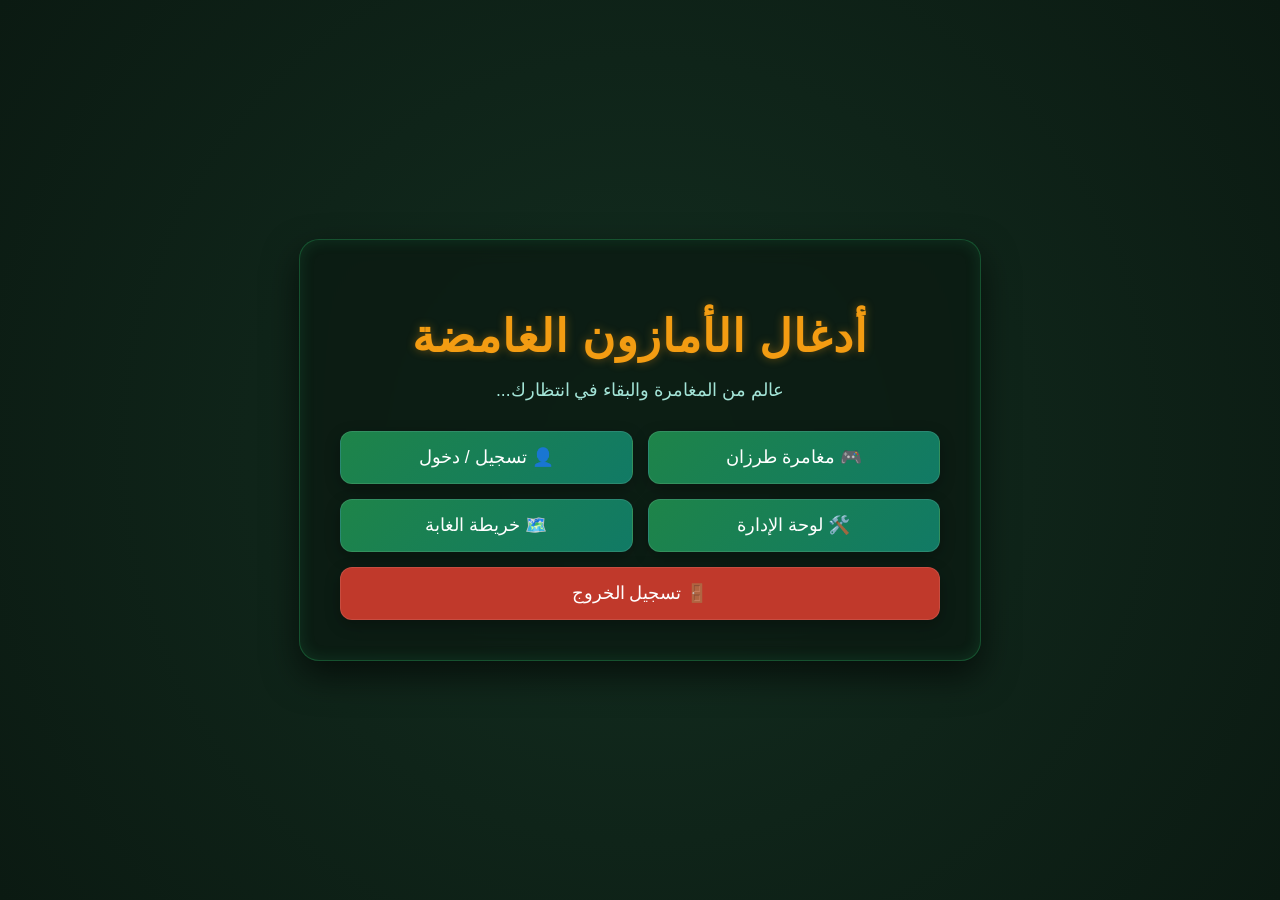
==== commit b56263d5: "Add files via upload" ====
--- a/index.html
+++ b/index.html
@@ -3,1684 +3,44 @@
 <head>
     <meta charset="UTF-8">
     <meta name="viewport" content="width=device-width, initial-scale=1.0">
-    <title>Emab2b Platform - Advanced B2B Ecosystem</title>
-    <!-- FontAwesome Icons -->
-    <link rel="stylesheet" href="https://cdnjs.cloudflare.com/ajax/libs/font-awesome/6.4.0/css/all.min.css">
-    
-    <style>
-        :root {
-            --primary: #0f172a;
-            --brand: #2563eb;
-            --brand-hover: #1d4ed8;
-            --bg: #f8fafc;
-            --surface: #ffffff;
-            --text-main: #0f172a;
-            --text-sub: #64748b;
-            --border: #e2e8f0;
-            --radius: 14px;
-        }
-
-        body.theme-dark {
-            --bg: #0f172a;
-            --surface: #1e293b;
-            --text-main: #f8fafc;
-            --text-sub: #94a3b8;
-            --border: #334155;
-        }
-
-        body.theme-emerald { --brand: #059669; --brand-hover: #047857; }
-        body.theme-amber { --brand: #d97706; --brand-hover: #b45309; }
-
-        * {
-            box-sizing: border-box;
-            margin: 0;
-            padding: 0;
-            font-family: -apple-system, BlinkMacSystemFont, "Segoe UI", Roboto, sans-serif;
-            -webkit-tap-highlight-color: transparent;
-            transition: background-color 0.2s, color 0.2s;
-        }
-
-        body {
-            background: #000;
-            display: flex;
-            justify-content: center;
-            align-items: center;
-            min-height: 100vh;
-        }
-
-        .app-shell {
-            width: 100%;
-            max-width: 430px;
-            height: 100vh;
-            max-height: 932px;
-            background: var(--bg);
-            color: var(--text-main);
-            display: flex;
-            flex-direction: column;
-            position: relative;
-            overflow: hidden;
-            box-shadow: 0 25px 50px -12px rgba(0, 0, 0, 0.5);
-        }
-
-        header {
-            background: var(--surface);
-            padding: 12px 16px;
-            display: flex;
-            align-items: center;
-            justify-content: space-between;
-            border-bottom: 1px solid var(--border);
-            position: sticky;
-            top: 0;
-            z-index: 50;
-        }
-
-        .logo-area { display: flex; align-items: center; gap: 8px; }
-
-        .logo-box {
-            width: 36px;
-            height: 36px;
-            background: var(--brand);
-            color: white;
-            border-radius: 10px;
-            display: flex;
-            align-items: center;
-            justify-content: center;
-            font-weight: 800;
-            font-size: 1.1rem;
-        }
-
-        .brand-name { font-size: 1.1rem; font-weight: 700; color: var(--text-main); }
-
-        .header-actions { display: flex; gap: 8px; align-items: center; }
-
-        .lang-btn {
-            background: var(--bg);
-            border: 1px solid var(--border);
-            color: var(--text-main);
-            padding: 4px 10px;
-            border-radius: 8px;
-            font-size: 0.75rem;
-            font-weight: bold;
-            cursor: pointer;
-        }
-
-        main { flex: 1; overflow-y: auto; position: relative; }
-
-        .page { display: none; padding: 16px; animation: fadeIn 0.2s ease-in-out; }
-        .page.active { display: block; }
-
-        @keyframes fadeIn {
-            from { opacity: 0; transform: translateY(4px); }
-            to { opacity: 1; transform: translateY(0); }
-        }
-
-        .card {
-            background: var(--surface);
-            border-radius: var(--radius);
-            padding: 16px;
-            margin-bottom: 12px;
-            border: 1px solid var(--border);
-        }
-
-        .section-title { font-size: 1.05rem; font-weight: 700; margin-bottom: 4px; color: var(--text-main); }
-        .section-desc { font-size: 0.85rem; color: var(--text-sub); margin-bottom: 12px; }
-
-        .btn {
-            width: 100%;
-            padding: 11px 16px;
-            border-radius: 10px;
-            border: none;
-            background: var(--brand);
-            color: white;
-            font-weight: 600;
-            font-size: 0.9rem;
-            cursor: pointer;
-            display: flex;
-            align-items: center;
-            justify-content: center;
-            gap: 8px;
-        }
-
-        .btn:active { opacity: 0.85; }
-        .btn-outline { background: transparent; border: 1.5px solid var(--border); color: var(--text-main); }
-        .btn-danger { background: #dc2626; color: white; }
-        .btn-warning { background: #d97706; color: white; }
-        .btn-success { background: #16a34a; color: white; }
-        .btn-sm { padding: 6px 12px; font-size: 0.8rem; width: auto; }
-
-        .input-group { margin-bottom: 12px; text-align: right; }
-        html[dir="ltr"] .input-group { text-align: left; }
-
-        .input-group label { display: block; font-size: 0.8rem; font-weight: 600; color: var(--text-sub); margin-bottom: 4px; }
-
-        .input-field, select.input-field, textarea.input-field {
-            width: 100%;
-            padding: 10px 12px;
-            border: 1px solid var(--border);
-            border-radius: 10px;
-            outline: none;
-            font-size: 0.88rem;
-            background: var(--bg);
-            color: var(--text-main);
-        }
-
-        .tabs {
-            display: flex;
-            background: var(--bg);
-            border: 1px solid var(--border);
-            border-radius: 10px;
-            padding: 3px;
-            margin-bottom: 12px;
-            overflow-x: auto;
-        }
-
-        .tab-btn {
-            flex: 1;
-            padding: 8px 10px;
-            border: none;
-            background: transparent;
-            font-size: 0.78rem;
-            font-weight: 600;
-            color: var(--text-sub);
-            border-radius: 8px;
-            cursor: pointer;
-            white-space: nowrap;
-        }
-
-        .tab-btn.active {
-            background: var(--surface);
-            color: var(--brand);
-            box-shadow: 0 2px 4px rgba(0,0,0,0.05);
-        }
-
-        /* رفع الصور والهيدر */
-        .profile-header-card { padding: 0; overflow: hidden; position: relative; }
-
-        .cover-photo-container {
-            width: 100%;
-            height: 120px;
-            background: linear-gradient(135deg, var(--brand), #1e293b);
-            background-size: cover;
-            background-position: center;
-            position: relative;
-        }
-
-        .avatar-container {
-            width: 80px;
-            height: 80px;
-            border-radius: 50%;
-            border: 4px solid var(--surface);
-            position: absolute;
-            bottom: -38px;
-            right: 20px;
-            background: #cbd5e1;
-            background-size: cover;
-            background-position: center;
-            display: flex;
-            align-items: center;
-            justify-content: center;
-            color: #475569;
-            font-size: 1.8rem;
-        }
-
-        html[dir="ltr"] .avatar-container { right: auto; left: 20px; }
-
-        /* أزرار رفع الصور */
-        .upload-icon-btn {
-            position: absolute;
-            background: rgba(15, 23, 42, 0.75);
-            color: white;
-            border-radius: 50%;
-            width: 30px;
-            height: 30px;
-            display: flex;
-            align-items: center;
-            justify-content: center;
-            cursor: pointer;
-            font-size: 0.8rem;
-            border: 1px solid rgba(255, 255, 255, 0.3);
-        }
-
-        .upload-icon-btn:hover { background: var(--brand); }
-        .cover-upload-btn { top: 10px; left: 10px; }
-        html[dir="ltr"] .cover-upload-btn { left: auto; right: 10px; }
-        .avatar-upload-btn { bottom: 0; right: 0; }
-
-        .profile-body { padding: 45px 16px 16px 16px; }
-
-        .stats-row { display: flex; gap: 8px; margin-top: 12px; }
-
-        .stat-box {
-            flex: 1;
-            background: var(--bg);
-            border: 1px solid var(--border);
-            border-radius: 10px;
-            padding: 8px;
-            text-align: center;
-        }
-
-        .stat-val { font-size: 1.1rem; font-weight: 800; color: var(--brand); }
-        .stat-lbl { font-size: 0.7rem; color: var(--text-sub); }
-
-        /* المنشورات والوسائط */
-        .post-card, .ticket-card, .order-card {
-            background: var(--surface);
-            border: 1px solid var(--border);
-            border-radius: var(--radius);
-            padding: 12px;
-            margin-bottom: 10px;
-        }
-
-        .post-header, .ticket-header { display: flex; align-items: center; justify-content: space-between; margin-bottom: 8px; }
-        .post-author { font-weight: 700; font-size: 0.88rem; }
-        .post-date { font-size: 0.72rem; color: var(--text-sub); }
-
-        .media-preview-box {
-            margin-top: 8px;
-            border-radius: 8px;
-            overflow: hidden;
-            max-height: 220px;
-            background: #000;
-            display: flex;
-            align-items: center;
-            justify-content: center;
-        }
-
-        .media-preview-box img, .media-preview-box video {
-            width: 100%;
-            max-height: 220px;
-            object-fit: contain;
-        }
-
-        .upload-btn-wrapper {
-            position: relative;
-            overflow: hidden;
-            display: inline-block;
-        }
-
-        .upload-btn-wrapper input[type=file] {
-            font-size: 100px;
-            position: absolute;
-            left: 0;
-            top: 0;
-            opacity: 0;
-            cursor: pointer;
-        }
-
-        /* الأقسام والشريط الأفقي */
-        .categories-scroll {
-            display: flex;
-            gap: 8px;
-            overflow-x: auto;
-            padding-bottom: 8px;
-            margin-bottom: 12px;
-        }
-
-        .cat-chip, .filter-chip {
-            white-space: nowrap;
-            padding: 6px 14px;
-            background: var(--surface);
-            border: 1px solid var(--border);
-            border-radius: 20px;
-            font-size: 0.78rem;
-            font-weight: 600;
-            color: var(--text-sub);
-            cursor: pointer;
-        }
-
-        .cat-chip.active, .filter-chip.active { background: var(--brand); color: white; border-color: var(--brand); }
-
-        /* شبكة المنتجات */
-        .grid { display: grid; grid-template-columns: repeat(2, 1fr); gap: 12px; }
-
-        .product-card {
-            background: var(--surface);
-            border-radius: var(--radius);
-            padding: 10px;
-            border: 1px solid var(--border);
-            display: flex;
-            flex-direction: column;
-            justify-content: space-between;
-        }
-
-        .product-img {
-            width: 100%;
-            height: 100px;
-            background: var(--bg);
-            border-radius: 8px;
-            display: flex;
-            align-items: center;
-            justify-content: center;
-            color: var(--brand);
-            font-size: 1.8rem;
-            margin-bottom: 8px;
-            overflow: hidden;
-        }
-
-        .product-img img, .product-img video {
-            width: 100%;
-            height: 100%;
-            object-fit: cover;
-        }
-
-        .badge { padding: 4px 8px; border-radius: 6px; font-size: 0.72rem; font-weight: 700; }
-        .badge-open { background: #dbeafe; color: #1e40af; }
-        .badge-closed { background: #dcfce7; color: #166534; }
-
-        /* Modal النافذة المنبثقة */
-        .modal {
-            display: none;
-            position: absolute;
-            top: 0; left: 0; width: 100%; height: 100%;
-            background: rgba(0,0,0,0.6);
-            z-index: 200;
-            align-items: center;
-            justify-content: center;
-            padding: 16px;
-        }
-
-        .modal.active { display: flex; }
-
-        .modal-content {
-            background: var(--surface);
-            border-radius: var(--radius);
-            padding: 16px;
-            width: 100%;
-            max-width: 360px;
-        }
-
-        /* Toast الإشعارات */
-        #toast {
-            visibility: hidden;
-            min-width: 220px;
-            background-color: var(--primary);
-            color: #fff;
-            text-align: center;
-            border-radius: 10px;
-            padding: 10px 14px;
-            position: absolute;
-            z-index: 100;
-            bottom: 70px;
-            left: 50%;
-            transform: translateX(-50%);
-            font-size: 0.82rem;
-            box-shadow: 0 4px 12px rgba(0,0,0,0.15);
-        }
-
-        #toast.show {
-            visibility: visible;
-            animation: fadein 0.3s, fadeout 0.3s 2.7s;
-        }
-
-        @keyframes fadein { from { bottom: 50px; opacity: 0; } to { bottom: 70px; opacity: 1; } }
-        @keyframes fadeout { from { bottom: 70px; opacity: 1; } to { bottom: 50px; opacity: 0; } }
-
-        nav {
-            background: var(--surface);
-            border-top: 1px solid var(--border);
-            display: flex;
-            justify-content: space-around;
-            padding: 10px 0 14px 0;
-            position: sticky;
-            bottom: 0;
-            z-index: 50;
-        }
-
-        .nav-item {
-            background: none;
-            border: none;
-            display: flex;
-            flex-direction: column;
-            align-items: center;
-            gap: 4px;
-            color: var(--text-sub);
-            font-size: 0.72rem;
-            font-weight: 600;
-            cursor: pointer;
-            width: 25%;
-        }
-
-        .nav-item i { font-size: 1.1rem; }
-        .nav-item.active { color: var(--brand); }
-    </style>
+    <title>أسرار غابات الأمازون - الواجهة الرئيسية</title>
+    <link rel="stylesheet" href="style.css">
 </head>
 <body>
 
-    <div class="app-shell">
+    <div class="main-container">
         <header>
-            <div class="logo-area">
-                <div class="logo-box">E</div>
-                <span class="brand-name">Emab2b</span>
-            </div>
-            <div class="header-actions">
-                <button class="lang-btn" onclick="toggleLanguage()" id="langToggleBtn">EN</button>
-            </div>
+            <h1>أدغال الأمازون الغامضة</h1>
+            <p id="welcome-msg">عالم من المغامرة والبقاء في انتظارك...</p>
         </header>
 
-        <main>
-            <!-- 1. تسجيل الدخول -->
-            <section id="authPage" class="page active">
-                <div class="card" style="text-align: center;">
-                    <div class="logo-box" style="margin: 0 auto 8px auto; width: 44px; height: 44px;">E</div>
-                    <h2 class="section-title" id="txtAuthTitle">منصة Emab2b للتجارة</h2>
-                    <p class="section-desc" id="txtAuthSub">تسجيل دخول الأعضاء والمؤسس</p>
-
-                    <div class="input-group">
-                        <label id="lblRole">نوع الحساب</label>
-                        <select id="authRole" class="input-field">
-                            <option value="vendor">مورد / مصنع معتمد (Vendor)</option>
-                            <option value="buyer">مشتري / شركة مستوردة (Buyer)</option>
-                            <option value="founder">المؤسس / مدير المنصة (Founder)</option>
-                        </select>
-                    </div>
-
-                    <div class="input-group">
-                        <label id="lblName">اسم الحساب / الشركة</label>
-                        <input type="text" id="usernameInput" class="input-field" placeholder="Emad">
-                    </div>
-
-                    <button class="btn" onclick="handleLogin()">
-                        <i class="fa-solid fa-right-to-bracket"></i> <span id="btnLogin">دخول الحساب</span>
-                    </button>
-                </div>
-            </section>
-
-            <!-- 2. السوق العام -->
-            <section id="homePage" class="page">
-                <div style="margin-bottom:8px;">
-                    <h2 class="section-title" id="txtMarketTitle">سوق الجملة والتصدير</h2>
-                    <p class="section-desc" id="txtMarketSub">استعراض العروض والشحنات المتاحة B2B</p>
-                </div>
-
-                <div class="input-group">
-                    <input type="text" id="searchInput" class="input-field" placeholder="بحث عن شحنة أو منتج..." oninput="filterProducts()">
-                </div>
-
-                <div class="categories-scroll" id="horizontalCatScroll"></div>
-                <div class="grid" id="productsGrid"></div>
-            </section>
-
-            <!-- 3. البروفايل الشامل للبائع والتحكم المتقدم -->
-            <section id="profilePage" class="page">
-                <div class="card profile-header-card">
-                    <!-- الغلاف مع زر الرفع -->
-                    <div class="cover-photo-container" id="coverPhotoBox">
-                        <label for="coverFileInput" class="upload-icon-btn cover-upload-btn" title="تغيير صورة الغلاف">
-                            <i class="fa-solid fa-camera"></i>
-                        </label>
-                        <input type="file" id="coverFileInput" accept="image/*" style="display: none;" onchange="previewProfileMedia(this, 'coverPhotoBox', true)">
-
-                        <!-- الصورة الشخصية مع زر الرفع -->
-                        <div class="avatar-container" id="avatarPhotoBox">
-                            <i class="fa-solid fa-building" id="avatarDefaultIcon"></i>
-                            <label for="avatarFileInput" class="upload-icon-btn avatar-upload-btn" title="تغيير الصورة الشخصية">
-                                <i class="fa-solid fa-camera"></i>
-                            </label>
-                            <input type="file" id="avatarFileInput" accept="image/*" style="display: none;" onchange="previewProfileMedia(this, 'avatarPhotoBox', false)">
-                        </div>
-                    </div>
-
-                    <div class="profile-body">
-                        <h2 id="profileName" class="section-title" style="margin:0; font-size:1.1rem;">Emad</h2>
-                        <p id="profileRole" class="section-desc" style="margin-top:2px;">مورد / مصنع معتمد <i class="fa-solid fa-circle-check" style="color:var(--brand);"></i></p>
-
-                        <div class="stats-row">
-                            <div class="stat-box">
-                                <div class="stat-val" id="statProductsCount">0</div>
-                                <div class="stat-lbl" id="lblStatProds">معروضاتي</div>
-                            </div>
-                            <div class="stat-box">
-                                <div class="stat-val" id="statPostsCount">0</div>
-                                <div class="stat-lbl" id="lblStatPosts">التحديثات</div>
-                            </div>
-                        </div>
-                    </div>
-                </div>
-
-                <!-- تبويبات البروفايل مقسمة -->
-                <div class="tabs">
-                    <button class="tab-btn active" id="tabBtnPosts" onclick="switchProfileTab('posts', this)">الصفحة والنشر</button>
-                    <button class="tab-btn" id="tabBtnProducts" onclick="switchProfileTab('products', this)">إدارة معروضي</button>
-                    <button class="tab-btn" id="tabBtnCategories" onclick="switchProfileTab('categories', this)">الأقسام التجارية</button>
-                    <button class="tab-btn" id="tabBtnSettings" onclick="switchProfileTab('settings', this)">الإعدادات</button>
-                </div>
-
-                <!-- قسم 1: منشورات البائع المتقدمة مع صور وفيديو وتحكم كامل -->
-                <div id="profileTabPosts">
-                    <div class="card">
-                        <h3 class="section-title" style="font-size:0.9rem;"><i class="fa-solid fa-pen-to-square"></i> منشور جديد</h3>
-                        <div class="input-group" style="margin-top:8px;">
-                            <textarea id="postTextInput" class="input-field" rows="2" placeholder="اكتب تحديثاً تجارياً..."></textarea>
-                        </div>
-                        
-                        <!-- رفع صورة أو فيديو للمنشور -->
-                        <div style="display:flex; gap:8px; margin-bottom:10px; align-items:center;">
-                            <div class="upload-btn-wrapper">
-                                <button class="btn btn-outline btn-sm"><i class="fa-solid fa-image"></i> إرفاق صورة/فيديو</button>
-                                <input type="file" id="postMediaInput" accept="image/*,video/*" onchange="previewPostMedia(event)">
-                            </div>
-                            <span id="postMediaName" style="font-size:0.72rem; color:var(--text-sub);"></span>
-                        </div>
-                        <div id="postMediaPreview" style="display:none;" class="media-preview-box"></div>
-
-                        <button class="btn btn-sm" style="margin-top:8px;" onclick="createNewPost()"><i class="fa-solid fa-paper-plane"></i> نشر التحديث</button>
-                    </div>
-
-                    <h3 class="section-title" style="font-size:0.9rem; margin:10px 0 6px 0;">تحديثات البروفايل</h3>
-                    <div id="profilePostsContainer"></div>
-                </div>
-
-                <!-- قسم 2: إدارة معرض المنتجات (إضافة وإرفاق وسائط وتعديل وحذف) -->
-                <div id="profileTabProducts" style="display:none;">
-                    <div class="card">
-                        <h3 class="section-title" style="font-size:0.9rem;"><i class="fa-solid fa-plus-circle"></i> إضافة شحنة/منتج جديد</h3>
-                        <div class="input-group">
-                            <label>عنوان الشحنة أو المنتج</label>
-                            <input type="text" id="pTitle" class="input-field" placeholder="فحم مضغوط عالي الجودة">
-                        </div>
-                        <div class="input-group">
-                            <label>السعر والوحدة</label>
-                            <input type="text" id="pPrice" class="input-field" placeholder="180$ / طن">
-                        </div>
-                        <div class="input-group">
-                            <label>القطاع التجاري</label>
-                            <select id="pCat" class="input-field"></select>
-                        </div>
-
-                        <!-- رفع media للمنتج -->
-                        <div class="input-group">
-                            <label>صورة أو فيديو للمنتج</label>
-                            <div class="upload-btn-wrapper">
-                                <button class="btn btn-outline btn-sm"><i class="fa-solid fa-camera"></i> اختيار ملف المعاينة</button>
-                                <input type="file" id="productMediaInput" accept="image/*,video/*" onchange="previewProductMedia(event)">
-                            </div>
-                            <span id="productMediaName" style="font-size:0.72rem; color:var(--text-sub); display:block; margin-top:4px;"></span>
-                        </div>
-
-                        <button class="btn" onclick="addNewProduct()"><i class="fa-solid fa-check"></i> إضافة لمعرض البيع</button>
-                    </div>
-
-                    <h3 class="section-title" style="font-size:0.9rem; margin: 10px 0 6px 0;">منتجاتك المتاحة في المعرض</h3>
-                    <div class="grid" id="sellerProductsGrid"></div>
-                </div>
-
-                <!-- قسم 3: إدارة الأقسام الخاصة بالبائع -->
-                <div id="profileTabCategories" style="display:none;">
-                    <div class="card">
-                        <h3 class="section-title" style="font-size:0.9rem;"><i class="fa-solid fa-layer-group"></i> الأقسام التجارية المتاحة</h3>
-                        <p class="section-desc">يمكنك تنظيم وتصنيف كافة معروضاتك وفق قطاعات المنصة.</p>
-                        <div id="vendorCategoriesList" style="display:flex; flex-direction:column; gap:6px;"></div>
-                    </div>
-                </div>
-
-                <!-- قسم 4: الإعدادات والمظهر -->
-                <div id="profileTabSettings" style="display:none;">
-                    <div class="card">
-                        <h3 class="section-title" style="font-size:0.9rem;">المظهر والنمط</h3>
-                        <div style="display:flex; gap:10px; margin-top:10px;">
-                            <div style="width:30px; height:30px; border-radius:50%; background:#2563eb; cursor:pointer;" onclick="setThemeColor('blue')"></div>
-                            <div style="width:30px; height:30px; border-radius:50%; background:#059669; cursor:pointer;" onclick="setThemeColor('emerald')"></div>
-                            <div style="width:30px; height:30px; border-radius:50%; background:#d97706; cursor:pointer;" onclick="setThemeColor('amber')"></div>
-                        </div>
-                        <button class="btn btn-outline" style="margin-top:12px;" onclick="toggleDarkMode()">
-                            <i class="fa-solid fa-moon"></i> الوضع الداكن / الفاتح
-                        </button>
-                    </div>
-
-                    <button class="btn btn-danger" onclick="logout()"><i class="fa-solid fa-right-from-bracket"></i> تسجيل الخروج</button>
-                </div>
-            </section>
-
-            <!-- 4. الطلبات وتتبع الشحنات -->
-            <section id="ordersPage" class="page">
-                <div style="margin-bottom:12px;">
-                    <h2 class="section-title"><i class="fa-solid fa-truck-fast" style="color:var(--brand);"></i> إدارة الطلبات والشحنات</h2>
-                    <p class="section-desc">متابعة السلة، خيارات الدفع، وتتبع الشحنات</p>
-                </div>
-
-                <div class="tabs">
-                    <button class="tab-btn active" onclick="switchOrderTab('cart', this)">السلة للشراء</button>
-                    <button class="tab-btn" onclick="switchOrderTab('tracking', this)">تتبع الشحنات Active</button>
-                </div>
-
-                <div id="orderCartTab">
-                    <div id="cartItemsList"></div>
-
-                    <div class="card" id="cartSummaryCard" style="display:none;">
-                        <div class="input-group">
-                            <label><i class="fa-solid fa-credit-card"></i> طريقة الدفع المختارة</label>
-                            <select id="paymentMethod" class="input-field">
-                                <option value="bank">تحويل بنكي مباشر (Bank Transfer)</option>
-                                <option value="card">بطاقة ائتمان / فيزا (Credit Card)</option>
-                                <option value="letter">اعتماد مستندي (Letter of Credit - LC)</option>
-                                <option value="cod">دفع عند التعاقد/الاستلام (COD)</option>
-                            </select>
-                        </div>
-                        <button class="btn btn-success" onclick="checkoutOrders()"><i class="fa-solid fa-paper-plane"></i> تأكيد ودفع الشحنات</button>
-                    </div>
-                </div>
-
-                <div id="orderTrackingTab" style="display:none;">
-                    <div id="activeShipmentsList"></div>
-                </div>
-            </section>
-
-            <!-- 5. الدعم الفني ولوحة تحكم المؤسس الشاملة -->
-            <section id="supportPage" class="page">
-                <div style="margin-bottom:12px;">
-                    <h2 class="section-title"><i class="fa-solid fa-headset" style="color:var(--brand);"></i> مركز الدعم والتحكم</h2>
-                    <p class="section-desc">التواصل المباشر ولوحة إدارة المؤسس</p>
-                </div>
-
-                <div class="tabs">
-                    <button class="tab-btn active" onclick="switchSupportTab('user', this)">التذاكر والطلبات</button>
-                    <button class="tab-btn" id="founderTabBtn" style="display:none; background:#fef3c7; color:#92400e;" onclick="switchSupportTab('founder', this)">
-                        <i class="fa-solid fa-shield-halved"></i> لوحة المؤسس (Founder)
-                    </button>
-                </div>
-
-                <div id="supportUserTab">
-                    <div class="card">
-                        <h3 class="section-title" style="font-size:0.9rem;">إرسال طلب جديد للمؤسس</h3>
-                        <div class="input-group">
-                            <label>موضوع الرسالة</label>
-                            <input type="text" id="ticketSubject" class="input-field" placeholder="استفسار حول التوثيق">
-                        </div>
-                        <div class="input-group">
-                            <label>التفاصيل</label>
-                            <textarea id="ticketMessage" class="input-field" rows="3" placeholder="اكتب الاستفسار هنا..."></textarea>
-                        </div>
-                        <button class="btn" onclick="submitSupportTicket()"><i class="fa-solid fa-paper-plane"></i> إرسال للدعم</button>
-                    </div>
-
-                    <h3 class="section-title" style="font-size:0.9rem; margin:10px 0 6px 0;">تذاكريك الحالية</h3>
-                    <div id="userTicketsList"></div>
-                </div>
-
-                <!-- لوحة تحكم المؤسس الشاملة -->
-                <div id="supportFounderTab" style="display:none;">
-                    <!-- 1. لوحة تحكم المؤسس للأقسام والصفحات -->
-                    <div class="card" style="border: 2px dashed var(--brand); background: rgba(37, 99, 235, 0.04);">
-                        <h3 class="section-title" style="font-size:0.95rem; color:var(--brand);"><i class="fa-solid fa-sliders"></i> التحكم في هيكل المنصة</h3>
-                        
-                        <!-- إضافة قسم جديد -->
-                        <div class="input-group" style="margin-top:10px;">
-                            <label>إضافة قسم تجاري جديد للمنصة:</label>
-                            <div style="display:flex; gap:6px;">
-                                <input type="text" id="founderNewCatInput" class="input-field" placeholder="مثال: قطع غيار ومعدات">
-                                <button class="btn btn-sm" style="width:auto; white-space:nowrap;" onclick="founderAddCategory()">إضافة</button>
-                            </div>
-                        </div>
-
-                        <!-- إضافة صفحة جديدة -->
-                        <div class="input-group">
-                            <label>إنشاء صفحة جديدة بالمنصة:</label>
-                            <div style="display:flex; gap:6px;">
-                                <input type="text" id="founderNewPageInput" class="input-field" placeholder="عنوان الصفحة...">
-                                <button class="btn btn-sm btn-warning" style="width:auto; white-space:nowrap;" onclick="founderAddPage()">إنشاء</button>
-                            </div>
-                        </div>
-
-                        <div style="margin-top:8px;">
-                            <label style="font-size:0.75rem; font-weight:bold; color:var(--text-sub);">الصفحات الديناميكية المفتوحة:</label>
-                            <div id="founderDynamicPagesList" style="display:flex; gap:4px; flex-wrap:wrap; margin-top:4px;"></div>
-                        </div>
-                    </div>
-
-                    <!-- 2. كرت النسخ الاحتياطي لقاعدة البيانات -->
-                    <div class="card" style="border: 1px solid var(--brand);">
-                        <h3 class="section-title" style="font-size:0.9rem; color:var(--brand);"><i class="fa-solid fa-database"></i> النسخ الاحتياطي لقاعدة البيانات</h3>
-                        <p class="section-desc">تصدير كافة بيانات المنصة (المنتجات، التحديثات، الشحنات) كملف JSON.</p>
-                        <button class="btn btn-success" onclick="exportDatabaseBackup()">
-                            <i class="fa-solid fa-download"></i> تنزيل نسخة احتياطية (JSON)
-                        </button>
-                    </div>
-
-                    <!-- 3. تذاكر وطلبات الأعضاء -->
-                    <div class="card">
-                        <h3 class="section-title" style="font-size:0.9rem;"><i class="fa-solid fa-user-shield"></i> تذاكر الدعم والطلبات</h3>
-                        <div style="display:flex; gap:6px; margin-top:8px;" id="founderFilters">
-                            <span class="filter-chip active" onclick="filterFounderTickets('all', this)">الكل</span>
-                            <span class="filter-chip" onclick="filterFounderTickets('open', this)">جديدة</span>
-                            <span class="filter-chip" onclick="filterFounderTickets('closed', this)">مغلقة</span>
-                        </div>
-                    </div>
-
-                    <div id="allFounderTicketsList"></div>
-                </div>
-            </section>
-        </main>
-
-        <!-- Modal تعديل منشور -->
-        <div class="modal" id="editPostModal">
-            <div class="modal-content">
-                <h3 class="section-title" style="font-size:0.95rem; margin-bottom:10px;">تعديل المنشور</h3>
-                <input type="hidden" id="editPostId">
-                <div class="input-group">
-                    <label>نص المنشور</label>
-                    <textarea id="editPostText" class="input-field" rows="3"></textarea>
-                </div>
-                <div style="display:flex; gap:8px;">
-                    <button class="btn" onclick="savePostEdit()">حفظ التعديل</button>
-                    <button class="btn btn-outline" onclick="closeEditPostModal()">إلغاء</button>
-                </div>
-            </div>
+        <div class="menu-grid">
+            <button class="menu-btn" onclick="navigateTo('game.html')">🎮 مغامرة طرزان</button>
+            <button class="menu-btn" onclick="navigateTo('auth.html')">👤 تسجيل / دخول</button>
+            <button class="menu-btn" onclick="navigateTo('admin.html')">🛠️ لوحة الإدارة</button>
+            <button class="menu-btn" onclick="alert('قسم الأسرار والخرائط قيد التحديث للغموض الأكبر!')">🗺️ خريطة الغابة</button>
+            <button class="menu-btn full-width" onclick="logout()" style="background: #c0392b;">🚪 تسجيل الخروج</button>
         </div>
-
-        <!-- Modal تعديل منتج -->
-        <div class="modal" id="editProductModal">
-            <div class="modal-content">
-                <h3 class="section-title" style="font-size:0.95rem; margin-bottom:10px;">تعديل تفاصيل المنتج</h3>
-                <input type="hidden" id="editPId">
-                <div class="input-group">
-                    <label>عنوان المنتج</label>
-                    <input type="text" id="editPTitle" class="input-field">
-                </div>
-                <div class="input-group">
-                    <label>السعر</label>
-                    <input type="text" id="editPPrice" class="input-field">
-                </div>
-                <div class="input-group">
-                    <label>القطاع</label>
-                    <select id="editPCat" class="input-field"></select>
-                </div>
-                <div style="display:flex; gap:8px;">
-                    <button class="btn" onclick="saveProductEdit()">حفظ</button>
-                    <button class="btn btn-outline" onclick="closeEditModal()">إلغاء</button>
-                </div>
-            </div>
-        </div>
-
-        <div id="toast">تم الإجراء بنجاح!</div>
-
-        <nav id="bottomNav">
-            <button class="nav-item active" id="navHome" onclick="navigateTo('homePage')">
-                <i class="fa-solid fa-store"></i>
-                <span id="navTxtHome">السوق</span>
-            </button>
-            <button class="nav-item" id="navOrders" onclick="navigateTo('ordersPage')">
-                <i class="fa-solid fa-truck-ramp-box"></i>
-                <span id="navTxtOrders">الطلبات</span>
-            </button>
-            <button class="nav-item" id="navProfile" onclick="navigateTo('profilePage')">
-                <i class="fa-solid fa-user"></i>
-                <span id="navTxtProfile">البروفايل</span>
-            </button>
-            <button class="nav-item" id="navSupport" onclick="navigateTo('supportPage')">
-                <i class="fa-solid fa-headset"></i>
-                <span id="navTxtSupport">الدعم</span>
-            </button>
-        </nav>
     </div>
 
     <script>
-        let currentLang = 'ar';
-        let activeFilter = 'all';
-        let currentCatFilter = 'الكل';
-
-        let availableCategories = JSON.parse(localStorage.getItem('b2b_categories')) || ['أخشاب وفحم', 'ملابس وأنسجة', 'منتجات زراعية', 'معدات وقطع غيار', 'قطع ديكور وأثاث'];
-        let customPages = JSON.parse(localStorage.getItem('b2b_custom_pages')) || ['الرئيسية', 'الشروط والأحكام'];
-
-        let currentUser = {
-            name: 'Emad',
-            role: 'vendor'
-        };
-
-        let tempPostMedia = null;
-        let tempProductMedia = null;
-
-        let postsList = [
-            { id: 1, author: 'Emad', date: 'منذ ساعتين', text: 'تم بدء تلقي طلبات شحنات الفحم والتصدير للموسم الجديد.', media: null }
-        ];
-
-        let productsData = [
-            { id: 1, title: 'طرد خامات نسيج قطن', cat: 'ملابس وأنسجة', price: '450$ / طن', icon: 'fa-shirt', owner: 'شركة النسيج', media: null },
-            { id: 2, title: 'فحم مضغوط للتصدير', cat: 'أخشاب وفحم', price: '180$ / طن', icon: 'fa-tree', owner: 'Emad', media: null },
-            { id: 3, title: 'شحنة برتقال صيفي', cat: 'منتجات زراعية', price: '300$ / طن', icon: 'fa-apple-whole', owner: 'Emad', media: null }
-        ];
-
-        let cartData = [];
-
-        let shipmentsData = [
-            { 
-                id: 'TRK-9082', 
-                buyer: 'شركة الخليج للاستيراد', 
-                seller: 'Emad', 
-                item: 'فحم مضغوط للتصدير', 
-                price: '180$ / طن', 
-                payment: 'تحويل بنكي مباشر',
-                statusStep: 2
-            }
-        ];
-
-        let ticketsData = [
-            { id: 101, sender: 'شركة الخشب العربية', subject: 'طلب توثيق حساب بائع', message: 'نريد توثيق السجل التجاري.', status: 'open', reply: '' }
-        ];
-
-        window.onload = function() {
-            loadSavedUser();
-            populateCategoryDropdowns();
-            renderCategories();
-            renderProducts();
-            renderPosts();
-            renderSellerProducts();
-            renderVendorCategoriesList();
-            renderCart();
-            renderShipments();
-            renderUserTickets();
-            renderFounderTickets();
-            renderFounderPagesList();
-        };
-
-        function showToast(msg) {
-            const t = document.getElementById("toast");
-            t.innerText = msg;
-            t.className = "show";
-            setTimeout(function(){ t.className = t.className.replace("show", ""); }, 3000);
+        function navigateTo(page) {
+            window.location.href = page;
         }
 
-        function loadSavedUser() {
-            const saved = localStorage.getItem('emab2b_active_user');
-            if (saved) currentUser = JSON.parse(saved);
-            updateUserUI();
-        }
-
-        function updateUserUI() {
-            document.getElementById('profileName').innerText = currentUser.name;
-            document.getElementById('profileRole').innerText = currentUser.role === 'founder' ? 'المؤسس / مدير النظام' : (currentUser.role === 'vendor' ? 'مورد / مصنع معتمد' : 'مشتري / شركة مستوردة');
-            document.getElementById('founderTabBtn').style.display = currentUser.role === 'founder' ? 'inline-block' : 'none';
-            updateStats();
-        }
-
-        function updateStats() {
-            const myProds = productsData.filter(p => p.owner === currentUser.name);
-            const myPosts = postsList.filter(p => p.author === currentUser.name);
-            document.getElementById('statProductsCount').innerText = myProds.length;
-            document.getElementById('statPostsCount').innerText = myPosts.length;
-        }
-
-        /* معاينة رفع صور الغلاف والبروفايل المباشرة */
-        function previewProfileMedia(input, targetId, isCover) {
-            if (input.files && input.files[0]) {
-                const reader = new FileReader();
-                reader.onload = function(e) {
-                    const target = document.getElementById(targetId);
-                    target.style.backgroundImage = `url('${e.target.result}')`;
-                    if (!isCover) {
-                        const icon = document.getElementById('avatarDefaultIcon');
-                        if (icon) icon.style.display = 'none';
-                    }
-                    showToast(isCover ? 'تم تغيير صورة الغلاف' : 'تم تغيير الصورة الشخصية');
-                };
-                reader.readAsDataURL(input.files[0]);
+        // فحص العضو النشط
+        window.onload = function() {
+            let activeUser = localStorage.getItem('activeUser');
+            if(activeUser) {
+                document.getElementById('welcome-msg').innerText = `أهلاً بك مجدداً أيها المستكشف: ${activeUser}`;
             }
         }
 
-        function populateCategoryDropdowns() {
-            const pCatSelect = document.getElementById('pCat');
-            const editPCatSelect = document.getElementById('editPCat');
-            pCatSelect.innerHTML = '';
-            editPCatSelect.innerHTML = '';
-
-            availableCategories.forEach(c => {
-                pCatSelect.innerHTML += `<option value="${c}">${c}</option>`;
-                editPCatSelect.innerHTML += `<option value="${c}">${c}</option>`;
-            });
+        function logout() {
+            localStorage.removeItem('activeUser');
+            alert('تم تسجيل الخروج بنجاح.');
+            location.reload();
         }
-
-        function handleLogin() {
-            let name = document.getElementById('usernameInput').value.trim() || 'Emad';
-            let role = document.getElementById('authRole').value;
-
-            currentUser = { name: name, role: role };
-            localStorage.setItem('emab2b_active_user', JSON.stringify(currentUser));
-            updateUserUI();
-            renderSellerProducts();
-            renderPosts();
-            renderShipments();
-            navigateTo('homePage');
-            showToast('تم تسجيل الدخول بنجاح');
-        }
-
-        function toggleLanguage() {
-            currentLang = currentLang === 'ar' ? 'en' : 'ar';
-            document.documentElement.dir = currentLang === 'ar' ? 'rtl' : 'ltr';
-            document.documentElement.lang = currentLang;
-            document.getElementById('langToggleBtn').innerText = currentLang === 'ar' ? 'EN' : 'عربي';
-
-            if (currentLang === 'en') {
-                document.getElementById('txtMarketTitle').innerText = 'B2B Wholesale Market';
-                document.getElementById('txtMarketSub').innerText = 'Explore export shipments & offers';
-                document.getElementById('navTxtHome').innerText = 'Market';
-                document.getElementById('navTxtOrders').innerText = 'Orders';
-                document.getElementById('navTxtProfile').innerText = 'Profile';
-                document.getElementById('navTxtSupport').innerText = 'Support';
-                document.getElementById('tabBtnPosts').innerText = 'Posts';
-                document.getElementById('tabBtnProducts').innerText = 'Manage Store';
-                document.getElementById('tabBtnCategories').innerText = 'Categories';
-                document.getElementById('tabBtnSettings').innerText = 'Settings';
-                document.getElementById('lblStatProds').innerText = 'Products';
-                document.getElementById('lblStatPosts').innerText = 'Updates';
-            } else {
-                document.getElementById('txtMarketTitle').innerText = 'سوق الجملة والتصدير';
-                document.getElementById('txtMarketSub').innerText = 'استعراض العروض والشحنات المتاحة B2B';
-                document.getElementById('navTxtHome').innerText = 'السوق';
-                document.getElementById('navTxtOrders').innerText = 'الطلبات';
-                document.getElementById('navTxtProfile').innerText = 'البروفايل';
-                document.getElementById('navTxtSupport').innerText = 'الدعم';
-                document.getElementById('tabBtnPosts').innerText = 'الصفحة والنشر';
-                document.getElementById('tabBtnProducts').innerText = 'إدارة معروضي';
-                document.getElementById('tabBtnCategories').innerText = 'الأقسام التجارية';
-                document.getElementById('tabBtnSettings').innerText = 'الإعدادات';
-                document.getElementById('lblStatProds').innerText = 'معروضاتي';
-                document.getElementById('lblStatPosts').innerText = 'التحديثات';
-            }
-        }
-
-        function switchProfileTab(tab, btn) {
-            document.querySelectorAll('#profilePage .tab-btn').forEach(b => b.classList.remove('active'));
-            btn.classList.add('active');
-
-            document.getElementById('profileTabPosts').style.display = tab === 'posts' ? 'block' : 'none';
-            document.getElementById('profileTabProducts').style.display = tab === 'products' ? 'block' : 'none';
-            document.getElementById('profileTabCategories').style.display = tab === 'categories' ? 'block' : 'none';
-            document.getElementById('profileTabSettings').style.display = tab === 'settings' ? 'block' : 'none';
-        }
-
-        function switchOrderTab(tab, btn) {
-            document.querySelectorAll('#ordersPage .tab-btn').forEach(b => b.classList.remove('active'));
-            btn.classList.add('active');
-
-            document.getElementById('orderCartTab').style.display = tab === 'cart' ? 'block' : 'none';
-            document.getElementById('orderTrackingTab').style.display = tab === 'tracking' ? 'block' : 'none';
-        }
-
-        function switchSupportTab(tab, btn) {
-            document.querySelectorAll('#supportPage .tab-btn').forEach(b => b.classList.remove('active'));
-            btn.classList.add('active');
-
-            document.getElementById('supportUserTab').style.display = tab === 'user' ? 'block' : 'none';
-            document.getElementById('supportFounderTab').style.display = tab === 'founder' ? 'block' : 'none';
-        }
-
-        /* التحكم الإداري الخاص بالمؤسس: إضافة أقسام وصفحات */
-        function founderAddCategory() {
-            const input = document.getElementById('founderNewCatInput');
-            const catName = input.value.trim();
-            if (catName) {
-                if (!availableCategories.includes(catName)) {
-                    availableCategories.push(catName);
-                    localStorage.setItem('b2b_categories', JSON.stringify(availableCategories));
-                    populateCategoryDropdowns();
-                    renderCategories();
-                    renderVendorCategoriesList();
-                    input.value = '';
-                    showToast('تمت إضافة القسم الجديد بنجاح');
-                } else {
-                    showToast('القسم موجود بالفعل');
-                }
-            }
-        }
-
-        function founderAddPage() {
-            const input = document.getElementById('founderNewPageInput');
-            const pageTitle = input.value.trim();
-            if (pageTitle) {
-                customPages.push(pageTitle);
-                localStorage.setItem('b2b_custom_pages', JSON.stringify(customPages));
-                input.value = '';
-                renderFounderPagesList();
-                showToast(`تم إنشاء صفحة "${pageTitle}" بنجاح`);
-            }
-        }
-
-        function renderFounderPagesList() {
-            const container = document.getElementById('founderDynamicPagesList');
-            if (!container) return;
-            container.innerHTML = customPages.map(p => `
-                <span style="background:var(--surface); border:1px solid var(--border); padding:3px 8px; border-radius:6px; font-size:0.7rem;">
-                    📄 ${p}
-                </span>
-            `).join('');
-        }
-
-        /* معاينة وإرفاق وسائط المنشور */
-        function previewPostMedia(e) {
-            const file = e.target.files[0];
-            if (!file) return;
-
-            const reader = new FileReader();
-            reader.onload = function(evt) {
-                const isVideo = file.type.startsWith('video/');
-                tempPostMedia = { url: evt.target.result, type: isVideo ? 'video' : 'image' };
-                
-                document.getElementById('postMediaName').innerText = file.name;
-                const prev = document.getElementById('postMediaPreview');
-                prev.style.display = 'flex';
-                prev.innerHTML = isVideo ? `<video src="${evt.target.result}" controls></video>` : `<img src="${evt.target.result}" />`;
-            };
-            reader.readAsDataURL(file);
-        }
-
-        function createNewPost() {
-            const text = document.getElementById('postTextInput').value.trim();
-            if (!text && !tempPostMedia) return;
-
-            postsList.unshift({
-                id: Date.now(),
-                author: currentUser.name,
-                date: 'الآن',
-                text: text,
-                media: tempPostMedia
-            });
-
-            tempPostMedia = null;
-            document.getElementById('postTextInput').value = '';
-            document.getElementById('postMediaInput').value = '';
-            document.getElementById('postMediaName').innerText = '';
-            document.getElementById('postMediaPreview').style.display = 'none';
-
-            renderPosts();
-            updateStats();
-            showToast('تم نشر التحديث بنجاح');
-        }
-
-        function renderPosts() {
-            const container = document.getElementById('profilePostsContainer');
-            container.innerHTML = '';
-
-            postsList.forEach(p => {
-                let isOwner = p.author === currentUser.name || currentUser.role === 'founder';
-                let mediaHtml = '';
-
-                if (p.media) {
-                    if (p.media.type === 'video') {
-                        mediaHtml = `<div class="media-preview-box"><video src="${p.media.url}" controls></video></div>`;
-                    } else {
-                        mediaHtml = `<div class="media-preview-box"><img src="${p.media.url}" /></div>`;
-                    }
-                }
-
-                container.innerHTML += `
-                    <div class="post-card">
-                        <div class="post-header">
-                            <span class="post-author">${p.author}</span>
-                            <span class="post-date">${p.date}</span>
-                        </div>
-                        <div style="font-size:0.85rem;">${p.text}</div>
-                        ${mediaHtml}
-                        ${isOwner ? `
-                            <div style="display:flex; gap:6px; margin-top:8px; border-top:1px solid var(--border); padding-top:6px;">
-                                <button class="btn btn-warning btn-sm" onclick="openEditPostModal(${p.id})"><i class="fa-solid fa-pen"></i> تعديل</button>
-                                <button class="btn btn-danger btn-sm" onclick="deletePost(${p.id})"><i class="fa-solid fa-trash"></i> حذف</button>
-                            </div>
-                        ` : ''}
-                    </div>
-                `;
-            });
-        }
-
-        function openEditPostModal(id) {
-            const post = postsList.find(p => p.id === id);
-            if (!post) return;
-            document.getElementById('editPostId').value = post.id;
-            document.getElementById('editPostText').value = post.text;
-            document.getElementById('editPostModal').classList.add('active');
-        }
-
-        function closeEditPostModal() {
-            document.getElementById('editPostModal').classList.remove('active');
-        }
-
-        function savePostEdit() {
-            const id = parseInt(document.getElementById('editPostId').value);
-            const post = postsList.find(p => p.id === id);
-            if (post) {
-                post.text = document.getElementById('editPostText').value.trim();
-                renderPosts();
-                closeEditPostModal();
-                showToast('تم تعديل المنشور');
-            }
-        }
-
-        function deletePost(id) {
-            postsList = postsList.filter(p => p.id !== id);
-            renderPosts();
-            updateStats();
-            showToast('تم حذف المنشور');
-        }
-
-        /* معاينة وإرفاق وسائط المنتجات */
-        function previewProductMedia(e) {
-            const file = e.target.files[0];
-            if (!file) return;
-
-            const reader = new FileReader();
-            reader.onload = function(evt) {
-                const isVideo = file.type.startsWith('video/');
-                tempProductMedia = { url: evt.target.result, type: isVideo ? 'video' : 'image' };
-                document.getElementById('productMediaName').innerText = file.name;
-            };
-            reader.readAsDataURL(file);
-        }
-
-        function addNewProduct() {
-            const title = document.getElementById('pTitle').value.trim();
-            const price = document.getElementById('pPrice').value.trim();
-            const cat = document.getElementById('pCat').value;
-
-            if (!title || !price) return;
-
-            productsData.unshift({
-                id: Date.now(),
-                title: title,
-                cat: cat,
-                price: price,
-                icon: getIconByCat(cat),
-                owner: currentUser.name,
-                media: tempProductMedia
-            });
-
-            tempProductMedia = null;
-            document.getElementById('pTitle').value = '';
-            document.getElementById('pPrice').value = '';
-            document.getElementById('productMediaInput').value = '';
-            document.getElementById('productMediaName').innerText = '';
-
-            renderProducts();
-            renderSellerProducts();
-            updateStats();
-            showToast('تم إضافة المنتج لمعرضك والسوق');
-        }
-
-        function getIconByCat(cat) {
-            if (cat === 'أخشاب وفحم') return 'fa-tree';
-            if (cat === 'ملابس وأنسجة') return 'fa-shirt';
-            if (cat === 'منتجات زراعية') return 'fa-apple-whole';
-            if (cat === 'معدات وقطع غيار') return 'fa-gears';
-            return 'fa-box';
-        }
-
-        function renderSellerProducts() {
-            const grid = document.getElementById('sellerProductsGrid');
-            grid.innerHTML = '';
-            const myProds = productsData.filter(p => p.owner === currentUser.name);
-
-            if (myProds.length === 0) {
-                grid.innerHTML = `<div style="grid-column:1/span 2; text-align:center; color:var(--text-sub); font-size:0.85rem; padding:12px;">لا توجد معروضات خاصة بك حالياً</div>`;
-                return;
-            }
-
-            myProds.forEach(p => {
-                let imgBoxHtml = `<i class="fa-solid ${p.icon}"></i>`;
-                if (p.media) {
-                    imgBoxHtml = p.media.type === 'video' ? `<video src="${p.media.url}"></video>` : `<img src="${p.media.url}" />`;
-                }
-
-                grid.innerHTML += `
-                    <div class="product-card">
-                        <div>
-                            <div class="product-img">${imgBoxHtml}</div>
-                            <div style="font-size:0.82rem; font-weight:700;">${p.title}</div>
-                            <div style="color:var(--brand); font-weight:800; font-size:0.82rem; margin-top:2px;">${p.price}</div>
-                            <div style="font-size:0.7rem; color:var(--text-sub);">${p.cat}</div>
-                        </div>
-                        <div style="display:flex; gap:4px; margin-top:8px;">
-                            <button class="btn btn-warning btn-sm" style="flex:1;" onclick="openEditModal(${p.id})"><i class="fa-solid fa-pen"></i></button>
-                            <button class="btn btn-danger btn-sm" style="flex:1;" onclick="deleteProduct(${p.id})"><i class="fa-solid fa-trash"></i></button>
-                        </div>
-                    </div>
-                `;
-            });
-        }
-
-        function renderVendorCategoriesList() {
-            const container = document.getElementById('vendorCategoriesList');
-            container.innerHTML = '';
-            availableCategories.forEach(cat => {
-                const count = productsData.filter(p => p.owner === currentUser.name && p.cat === cat).length;
-                container.innerHTML += `
-                    <div style="display:flex; justify-content:space-between; padding:8px 12px; background:var(--bg); border:1px solid var(--border); border-radius:8px; font-size:0.82rem;">
-                        <span><i class="fa-solid ${getIconByCat(cat)}"></i> ${cat}</span>
-                        <span style="font-weight:bold; color:var(--brand);">${count} منتجات</span>
-                    </div>
-                `;
-            });
-        }
-
-        function openEditModal(id) {
-            const prod = productsData.find(p => p.id === id);
-            if (!prod) return;
-            document.getElementById('editPId').value = prod.id;
-            document.getElementById('editPTitle').value = prod.title;
-            document.getElementById('editPPrice').value = prod.price;
-            document.getElementById('editPCat').value = prod.cat;
-            document.getElementById('editProductModal').classList.add('active');
-        }
-
-        function closeEditModal() {
-            document.getElementById('editProductModal').classList.remove('active');
-        }
-
-        function saveProductEdit() {
-            const id = parseInt(document.getElementById('editPId').value);
-            const prod = productsData.find(p => p.id === id);
-            if (prod) {
-                prod.title = document.getElementById('editPTitle').value.trim();
-                prod.price = document.getElementById('editPPrice').value.trim();
-                prod.cat = document.getElementById('editPCat').value;
-                prod.icon = getIconByCat(prod.cat);
-
-                renderProducts();
-                renderSellerProducts();
-                renderVendorCategoriesList();
-                closeEditModal();
-                showToast('تم تعديل المنتج بنجاح');
-            }
-        }
-
-        function deleteProduct(id) {
-            productsData = productsData.filter(p => p.id !== id);
-            renderProducts();
-            renderSellerProducts();
-            renderVendorCategoriesList();
-            updateStats();
-            showToast('تم حذف المنتج');
-        }
-
-        function renderCategories() {
-            const scrollBox = document.getElementById('horizontalCatScroll');
-            const cats = ['الكل', ...availableCategories];
-            scrollBox.innerHTML = '';
-            cats.forEach((c, idx) => {
-                scrollBox.innerHTML += `<div class="cat-chip ${idx === 0 ? 'active' : ''}" onclick="filterCat('${c}', this)">${c}</div>`;
-            });
-        }
-
-        function filterProducts() {
-            renderProducts();
-        }
-
-        function renderProducts() {
-            const grid = document.getElementById('productsGrid');
-            grid.innerHTML = '';
-            const query = document.getElementById('searchInput') ? document.getElementById('searchInput').value.toLowerCase().trim() : '';
-
-            let filtered = currentCatFilter === 'الكل' ? productsData : productsData.filter(p => p.cat === currentCatFilter);
-
-            if (query) {
-                filtered = filtered.filter(p => p.title.toLowerCase().includes(query) || p.owner.toLowerCase().includes(query));
-            }
-
-            if (filtered.length === 0) {
-                grid.innerHTML = `<div style="grid-column:1/span 2; text-align:center; color:var(--text-sub); padding:20px;">لا توجد منتجات مطابقة</div>`;
-                return;
-            }
-
-            filtered.forEach(p => {
-                let imgBoxHtml = `<i class="fa-solid ${p.icon}"></i>`;
-                if (p.media) {
-                    imgBoxHtml = p.media.type === 'video' ? `<video src="${p.media.url}"></video>` : `<img src="${p.media.url}" />`;
-                }
-
-                grid.innerHTML += `
-                    <div class="product-card">
-                        <div>
-                            <div class="product-img">${imgBoxHtml}</div>
-                            <div style="font-size:0.82rem; font-weight:700;">${p.title}</div>
-                            <div style="color:var(--brand); font-weight:800; font-size:0.82rem;">${p.price}</div>
-                            <div style="font-size:0.7rem; color:var(--text-sub); margin-top:2px;"><i class="fa-solid fa-store"></i> ${p.owner}</div>
-                        </div>
-                        <button class="btn btn-sm" style="margin-top:8px; width:100%;" onclick="addToCart(${p.id})">
-                            <i class="fa-solid fa-cart-plus"></i> إضافة للطلبات
-                        </button>
-                    </div>
-                `;
-            });
-        }
-
-        function filterCat(catName, el) {
-            currentCatFilter = catName;
-            document.querySelectorAll('.cat-chip').forEach(c => c.classList.remove('active'));
-            el.classList.add('active');
-            renderProducts();
-        }
-
-        function addToCart(id) {
-            const prod = productsData.find(p => p.id === id);
-            if (!prod) return;
-
-            if (!cartData.some(item => item.id === id)) {
-                cartData.push(prod);
-                renderCart();
-                showToast('تمت إضافة المنتج لطلب الشراء');
-            } else {
-                showToast('المنتج موجود بالفعل في السلة');
-            }
-        }
-
-        function renderCart() {
-            const container = document.getElementById('cartItemsList');
-            const summary = document.getElementById('cartSummaryCard');
-            container.innerHTML = '';
-
-            if (cartData.length === 0) {
-                container.innerHTML = `<div class="card" style="text-align:center; color:var(--text-sub); font-size:0.85rem;">سلة الطلبات فارغة حالياً</div>`;
-                summary.style.display = 'none';
-                return;
-            }
-
-            cartData.forEach(item => {
-                container.innerHTML += `
-                    <div class="card" style="display:flex; justify-content:space-between; align-items:center;">
-                        <div>
-                            <strong>${item.title}</strong>
-                            <div style="color:var(--brand); font-size:0.82rem; font-weight:bold;">${item.price}</div>
-                            <div style="font-size:0.72rem; color:var(--text-sub);">البائع: ${item.owner}</div>
-                        </div>
-                        <button class="btn btn-danger btn-sm" onclick="removeFromCart(${item.id})"><i class="fa-solid fa-trash"></i></button>
-                    </div>
-                `;
-            });
-
-            summary.style.display = 'block';
-        }
-
-        function removeFromCart(id) {
-            cartData = cartData.filter(i => i.id !== id);
-            renderCart();
-            showToast('تم إزالة المنتج من السلة');
-        }
-
-        function checkoutOrders() {
-            const pMethodSelect = document.getElementById('paymentMethod');
-            const pMethodText = pMethodSelect.options[pMethodSelect.selectedIndex].text;
-
-            cartData.forEach(item => {
-                shipmentsData.unshift({
-                    id: 'TRK-' + Math.floor(1000 + Math.random() * 9000),
-                    buyer: currentUser.name,
-                    seller: item.owner,
-                    item: item.title,
-                    price: item.price,
-                    payment: pMethodText,
-                    statusStep: 1
-                });
-            });
-
-            showToast('تم تأكيد طلبك وإنشاء تتبع للشحنات');
-            cartData = [];
-            renderCart();
-            renderShipments();
-        }
-
-        function renderShipments() {
-            const container = document.getElementById('activeShipmentsList');
-            container.innerHTML = '';
-
-            const myShipments = shipmentsData.filter(s => s.buyer === currentUser.name || s.seller === currentUser.name || currentUser.role === 'founder');
-
-            if (myShipments.length === 0) {
-                container.innerHTML = `<div class="card" style="text-align:center; color:var(--text-sub); font-size:0.85rem;">لا توجد شحنات جارية حالياً</div>`;
-                return;
-            }
-
-            myShipments.forEach(s => {
-                let isSeller = s.seller === currentUser.name || currentUser.role === 'founder';
-
-                container.innerHTML += `
-                    <div class="order-card">
-                        <div style="display:flex; justify-content:space-between; align-items:center; margin-bottom:6px;">
-                            <span style="font-weight:bold; font-size:0.85rem; color:var(--brand);">${s.id}</span>
-                            <span class="badge badge-open">${s.payment}</span>
-                        </div>
-                        <div style="font-size:0.88rem; font-weight:700;">${s.item}</div>
-                        <div style="font-size:0.75rem; color:var(--text-sub); margin-top:2px;">
-                            <span>المشتري: <strong>${s.buyer}</strong></span> | <span>البائع: <strong>${s.seller}</strong></span>
-                        </div>
-
-                        <div class="tracking-stepper" style="display:flex; justify-content:space-between; margin:14px 0 8px 0; text-align:center; font-size:0.68rem;">
-                            <div style="color:${s.statusStep >= 1 ? 'var(--brand)' : 'var(--text-sub)'}">1. تم الطلب</div>
-                            <div style="color:${s.statusStep >= 2 ? 'var(--brand)' : 'var(--text-sub)'}">2. التجهيز</div>
-                            <div style="color:${s.statusStep >= 3 ? 'var(--brand)' : 'var(--text-sub)'}">3. في الطريق</div>
-                            <div style="color:${s.statusStep >= 4 ? 'var(--brand)' : 'var(--text-sub)'}">4. تم الاستلام</div>
-                        </div>
-
-                        ${isSeller ? `
-                            <div style="display:flex; gap:6px; margin-top:10px; background:var(--bg); padding:6px; border-radius:8px; align-items:center;">
-                                <span style="font-size:0.75rem; font-weight:bold;">تحديث الحالة:</span>
-                                <select class="input-field" style="padding:4px; font-size:0.75rem; flex:1;" onchange="updateShipmentStatus('${s.id}', this.value)">
-                                    <option value="1" ${s.statusStep === 1 ? 'selected' : ''}>1. تم الطلب</option>
-                                    <option value="2" ${s.statusStep === 2 ? 'selected' : ''}>2. قيد التجهيز والشحن</option>
-                                    <option value="3" ${s.statusStep === 3 ? 'selected' : ''}>3. الشحنة في الطريق</option>
-                                    <option value="4" ${s.statusStep === 4 ? 'selected' : ''}>4. تم التسليم بنجاح</option>
-                                </select>
-                            </div>
-                        ` : ''}
-                    </div>
-                `;
-            });
-        }
-
-        function updateShipmentStatus(id, newStep) {
-            const shipment = shipmentsData.find(s => s.id === id);
-            if (shipment) {
-                shipment.statusStep = parseInt(newStep);
-                renderShipments();
-                showToast('تم تحديث حالة الشحنة بنجاح');
-            }
-        }
-
-        function submitSupportTicket() {
-            const subject = document.getElementById('ticketSubject').value.trim();
-            const message = document.getElementById('ticketMessage').value.trim();
-
-            if (!subject || !message) return;
-
-            ticketsData.unshift({
-                id: Date.now(),
-                sender: currentUser.name,
-                subject: subject,
-                message: message,
-                status: 'open',
-                reply: ''
-            });
-
-            document.getElementById('ticketSubject').value = '';
-            document.getElementById('ticketMessage').value = '';
-
-            renderUserTickets();
-            renderFounderTickets();
-            showToast('تم إرسال التذكرة للمؤسس');
-        }
-
-        function renderUserTickets() {
-            const container = document.getElementById('userTicketsList');
-            container.innerHTML = '';
-            const myTickets = ticketsData.filter(t => t.sender === currentUser.name);
-
-            if (myTickets.length === 0) {
-                container.innerHTML = `<div style="text-align:center; color:var(--text-sub); font-size:0.82rem; padding:10px;">لا توجد تذاكر سابقة</div>`;
-                return;
-            }
-
-            myTickets.forEach(t => {
-                let badge = t.status === 'open' ? '<span class="badge badge-open">مفتوحة</span>' : '<span class="badge badge-closed">تم الحل</span>';
-                container.innerHTML += `
-                    <div class="ticket-card">
-                        <div class="ticket-header">
-                            <strong>${t.subject}</strong>
-                            ${badge}
-                        </div>
-                        <div style="font-size:0.82rem;">${t.message}</div>
-                        ${t.reply ? `<div style="background:var(--bg); padding:6px; border-radius:6px; margin-top:6px; font-size:0.78rem;"><strong>رد المؤسس:</strong> ${t.reply}</div>` : ''}
-                    </div>
-                `;
-            });
-        }
-
-        function filterFounderTickets(status, el) {
-            activeFilter = status;
-            document.querySelectorAll('#founderFilters .filter-chip').forEach(c => c.classList.remove('active'));
-            el.classList.add('active');
-            renderFounderTickets();
-        }
-
-        function renderFounderTickets() {
-            const container = document.getElementById('allFounderTicketsList');
-            container.innerHTML = '';
-
-            let list = activeFilter === 'all' ? ticketsData : ticketsData.filter(t => t.status === activeFilter);
-
-            if (list.length === 0) {
-                container.innerHTML = `<div style="text-align:center; color:var(--text-sub); font-size:0.82rem; padding:10px;">لا توجد تذاكر في هذا القسم</div>`;
-                return;
-            }
-
-            list.forEach(t => {
-                let badge = t.status === 'open' ? '<span class="badge badge-open">جديدة</span>' : '<span class="badge badge-closed">مغلقة</span>';
-                container.innerHTML += `
-                    <div class="ticket-card">
-                        <div class="ticket-header">
-                            <strong>${t.sender} - ${t.subject}</strong>
-                            ${badge}
-                        </div>
-                        <div style="font-size:0.82rem; background:var(--bg); padding:6px; border-radius:6px;">${t.message}</div>
-                        <input type="text" id="reply_${t.id}" class="input-field" value="${t.reply || ''}" placeholder="رد المؤسس المباشر..." style="margin-top:6px;">
-                        <div style="display:flex; gap:6px; margin-top:6px;">
-                            <button class="btn btn-sm btn-success" onclick="replyTicket(${t.id}, 'closed')">حفظ وإغلاق</button>
-                            <button class="btn btn-sm btn-danger" onclick="deleteTicket(${t.id})">حذف</button>
-                        </div>
-                    </div>
-                `;
-            });
-        }
-
-        function replyTicket(id, status) {
-            const replyInput = document.getElementById(`reply_${id}`);
-            const replyVal = replyInput ? replyInput.value.trim() : '';
-            const ticket = ticketsData.find(t => t.id === id);
-            if (ticket) {
-                ticket.status = status;
-                ticket.reply = replyVal;
-                renderUserTickets();
-                renderFounderTickets();
-                showToast('تم تحديث التذكرة والرد');
-            }
-        }
-
-        function deleteTicket(id) {
-            ticketsData = ticketsData.filter(t => t.id !== id);
-            renderUserTickets();
-            renderFounderTickets();
-            showToast('تم الحذف');
-        }
-
-        /* تصدير قاعدة البيانات كنسخة احتياطية للمؤسس */
-        function exportDatabaseBackup() {
-            if (currentUser.role !== 'founder') {
-                showToast('هذه الخاصية غير متاحة سوى للمؤسس');
-                return;
-            }
-
-            const dbData = {
-                exportDate: new Date().toISOString(),
-                platform: "Emab2b Platform",
-                founder: currentUser.name,
-                categories: availableCategories,
-                pages: customPages,
-                products: productsData,
-                posts: postsList,
-                shipments: shipmentsData,
-                tickets: ticketsData
-            };
-
-            const dataStr = "data:text/json;charset=utf-8," + encodeURIComponent(JSON.stringify(dbData, null, 2));
-            const downloadAnchor = document.createElement('a');
-            downloadAnchor.setAttribute("href", dataStr);
-            downloadAnchor.setAttribute("download", `emab2b_backup_${Date.now()}.json`);
-            document.body.appendChild(downloadAnchor);
-            downloadAnchor.click();
-            downloadAnchor.remove();
-
-            showToast('تم تنزيل النسخة الاحتياطية بنجاح');
-        }
-
-        function navigateTo(pageId) {
-            document.querySelectorAll('.page').forEach(p => p.classList.remove('active'));
-            document.getElementById(pageId).classList.add('active');
-
-            document.querySelectorAll('.nav-item').forEach(btn => btn.classList.remove('active'));
-            if(pageId === 'homePage') document.getElementById('navHome').classList.add('active');
-            if(pageId === 'ordersPage') document.getElementById('navOrders').classList.add('active');
-            if(pageId === 'profilePage') document.getElementById('navProfile').classList.add('active');
-            if(pageId === 'supportPage') document.getElementById('navSupport').classList.add('active');
-        }
-
-            function setThemeColor(color) {
-      document.body.classList.remove('theme-emerald', 'theme-amber');
-      if (color !== 'blue') {
-        document.body.classList.add(`theme-${color}`);
-      }
-    }
-
-    function toggleDarkMode() {
-      document.body.classList.toggle('theme-dark');
-    }
-
-    function logout() {
-      localStorage.removeItem('emab2b_active_user');
-      navigateTo('authPage');
-    }
-    // التحقق من صلاحيات إضافة قسم (للمؤسس والمشرفين فقط)
-function checkUserPermissions() {
-  const activeUser = JSON.parse(localStorage.getItem('emab2b_active_user')) || {};
-  const allowedRoles = ['founder', 'admin', 'moderator'];
-  
-  const addBtn = document.getElementById('addCategoryBtn');
-  if (addBtn) {
-    if (allowedRoles.includes(activeUser.role)) {
-      addBtn.style.display = 'inline-flex';
-    } else {
-      addBtn.style.display = 'none';
-    }
-  }
-}
-
-// فتح وإغلاق نافذة إضافة قسم
-function openAddCategoryModal() {
-  document.getElementById('addCategoryModal').style.display = 'flex';
-}
-
-function closeAddCategoryModal() {
-  document.getElementById('addCategoryModal').style.display = 'none';
-  document.getElementById('newCategoryName').value = '';
-  document.getElementById('newCategoryIcon').value = '';
-}
-
-// حفظ القسم الجديد
-function saveNewCategory() {
-  const name = document.getElementById('newCategoryName').value.trim();
-  const icon = document.getElementById('newCategoryIcon').value.trim() || '📦';
-
-  if (!name) {
-    alert('يرجى إدخال اسم القسم');
-    return;
-  }
-
-  let categories = JSON.parse(localStorage.getItem('emab2b_categories')) || [];
-  categories.push({ id: Date.now(), name: name, icon: icon, count: 0 });
-  localStorage.setItem('emab2b_categories', JSON.stringify(categories));
-  
-  closeAddCategoryModal();
-  if (typeof renderCategories === 'function') {
-    renderCategories();
-  }
-}
-
-// تشغيل الفحص عند التحميل
-document.addEventListener('DOMContentLoaded', checkUserPermissions);
-  
-  </script>
+    </script>
 </body>
 </html>
--- a/style.css
+++ b/style.css
@@ -0,0 +1,94 @@
+:root {
+    --jungle-dark: #0b1a12;
+    --jungle-deep: #132e20;
+    --jungle-accent: #27ae60;
+    --jungle-glow: #2ecc71;
+    --mystery-gold: #f39c12;
+    --text-light: #ecf0f1;
+}
+
+body {
+    font-family: 'Segoe UI', Tahoma, Geneva, Verdana, sans-serif;
+    background: radial-gradient(circle at center, var(--jungle-deep), var(--jungle-dark));
+    color: var(--text-light);
+    margin: 0;
+    padding: 0;
+    display: flex;
+    justify-content: center;
+    align-items: center;
+    min-height: 100vh;
+    overflow-x: hidden;
+}
+
+.main-container {
+    text-align: center;
+    background: rgba(11, 26, 18, 0.75);
+    padding: 40px;
+    border-radius: 20px;
+    backdrop-filter: blur(12px);
+    box-shadow: 0 15px 35px rgba(0, 0, 0, 0.6), inset 0 0 15px rgba(46, 204, 113, 0.15);
+    border: 1px solid rgba(46, 204, 113, 0.3);
+    max-width: 600px;
+    width: 90%;
+}
+
+h1 {
+    font-size: 2.8em;
+    margin-bottom: 10px;
+    color: var(--mystery-gold);
+    text-shadow: 0 0 10px rgba(243, 156, 18, 0.4);
+    letter-spacing: 1px;
+}
+
+p {
+    color: #a3e4d7;
+    margin-bottom: 30px;
+    font-size: 1.1em;
+}
+
+.menu-grid {
+    display: grid;
+    grid-template-columns: 1fr 1fr;
+    gap: 15px;
+}
+
+.menu-btn {
+    background: linear-gradient(135deg, #1e8449, #117a65);
+    color: white;
+    border: none;
+    padding: 15px 20px;
+    font-size: 1.1em;
+    border-radius: 12px;
+    cursor: pointer;
+    transition: all 0.3s ease;
+    box-shadow: 0 5px 15px rgba(0,0,0,0.3);
+    border: 1px solid rgba(255,255,255,0.1);
+}
+
+.menu-btn:hover {
+    background: linear-gradient(135deg, #27ae60, #1abc9c);
+    transform: translateY(-3px);
+    box-shadow: 0 8px 20px rgba(39, 174, 96, 0.4);
+}
+
+.full-width {
+    grid-column: span 2;
+}
+
+input, select {
+    width: 100%;
+    padding: 12px;
+    margin: 10px 0;
+    background: rgba(0,0,0,0.4);
+    border: 1px solid #1abc9c;
+    border-radius: 8px;
+    color: white;
+    font-size: 1em;
+    box-sizing: border-box;
+}
+
+input:focus {
+    outline: none;
+    border-color: var(--mystery-gold);
+    box-shadow: 0 0 8px rgba(243, 156, 18, 0.5);
+}
